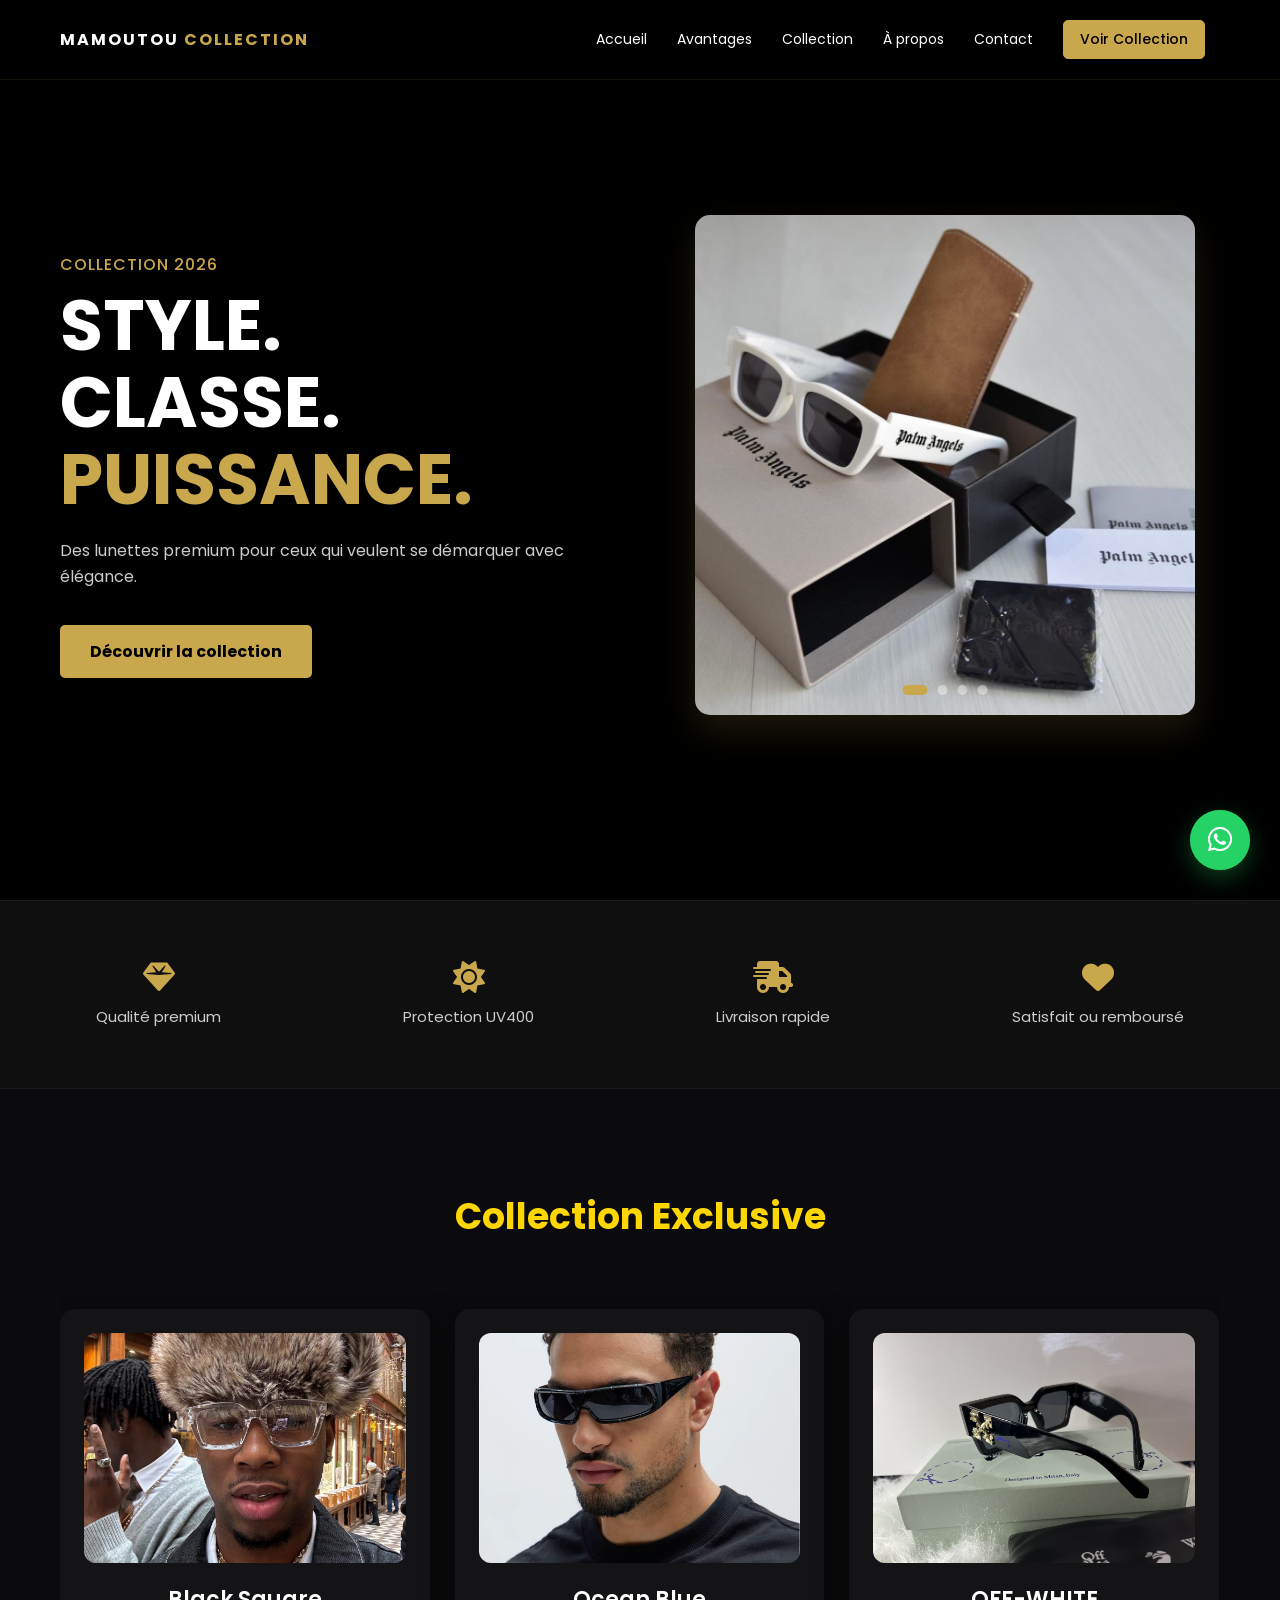
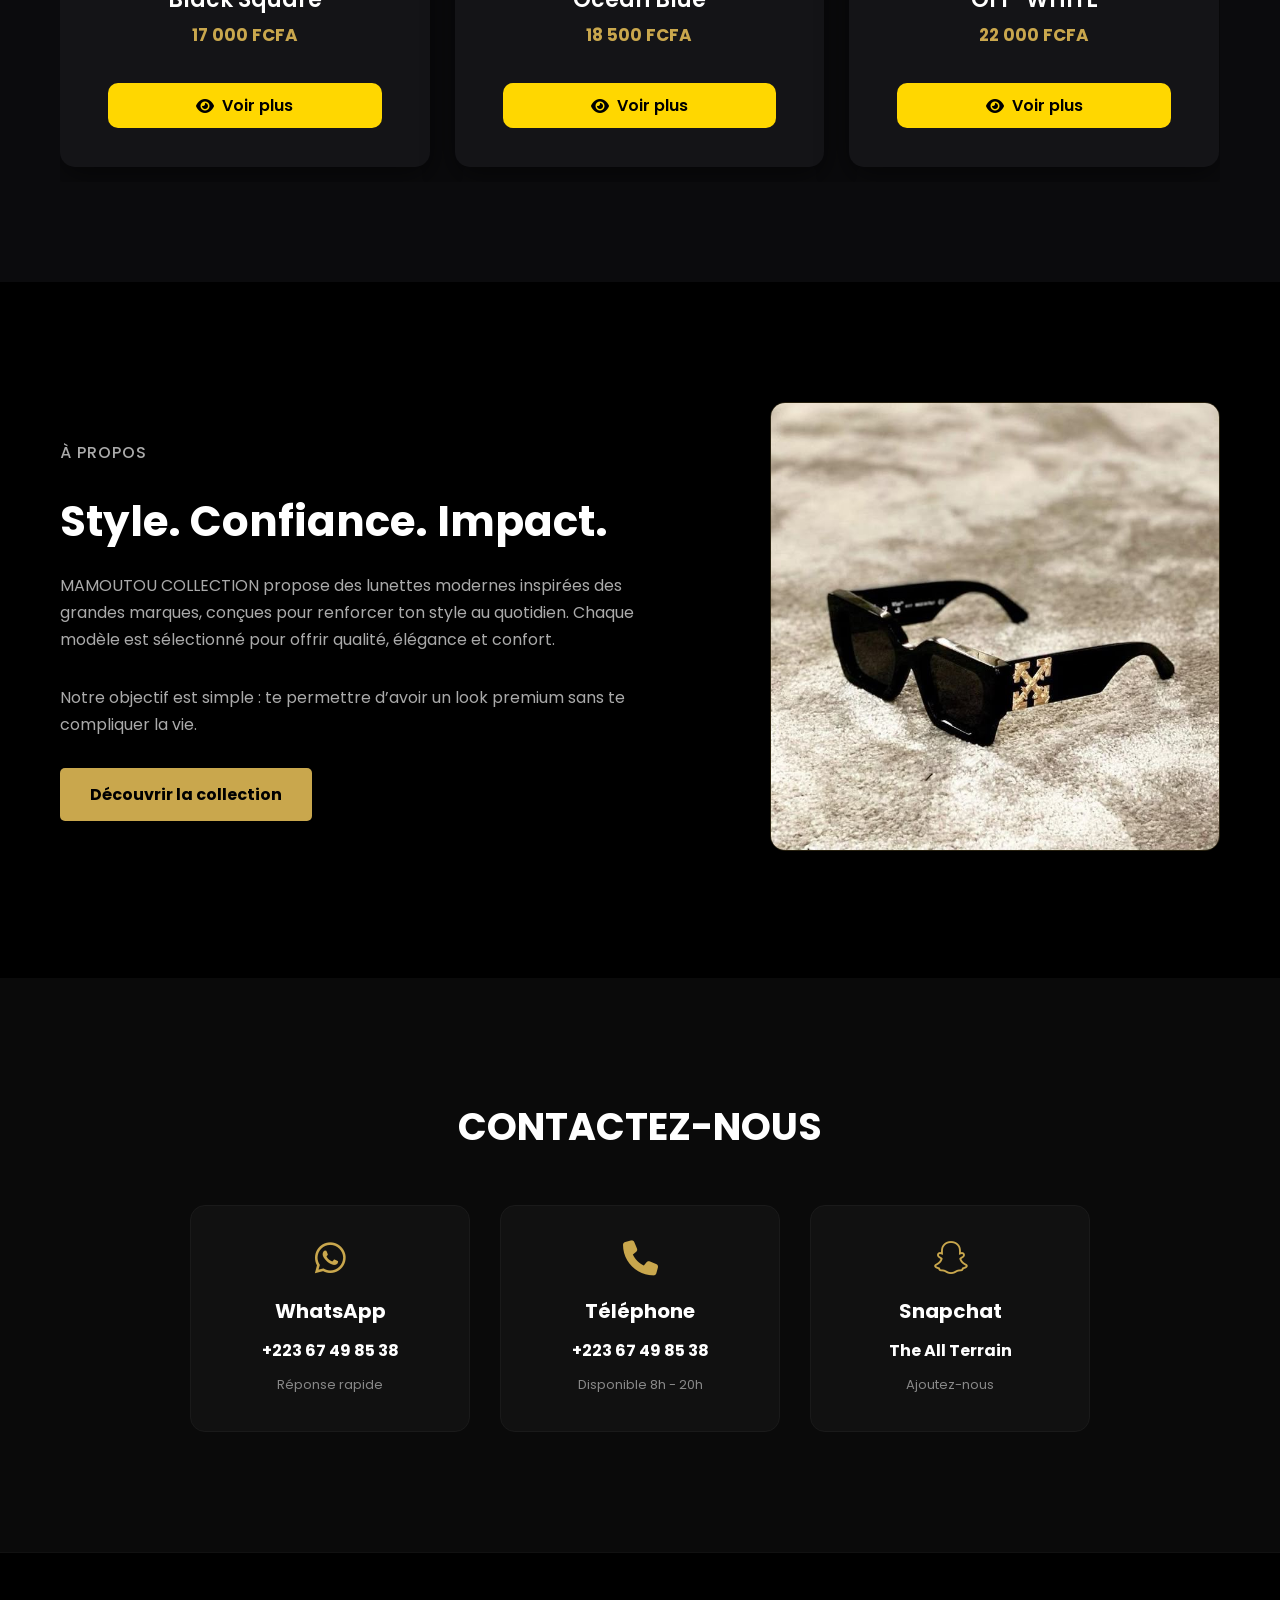
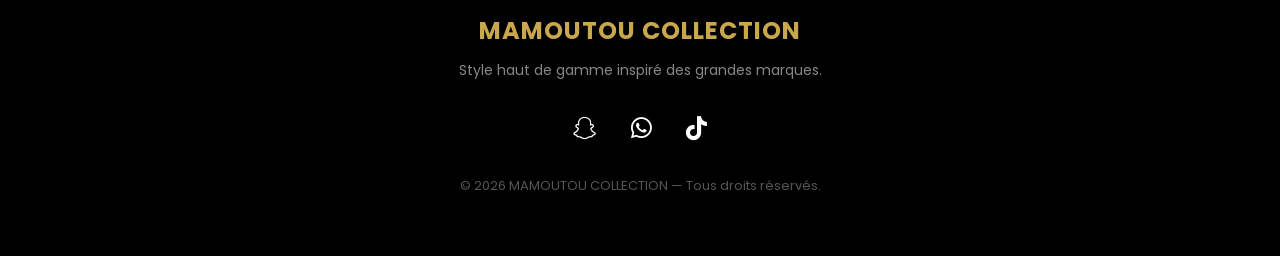
==== index.html @ 8280a22b "Vente de lunettes" ====
<!DOCTYPE html>
<html lang="fr">
<head>
<meta charset="UTF-8" />
<meta name="viewport" content="width=device-width, initial-scale=1.0" />
<meta name="description" content="MAMOUTOU COLLECTION — Lunettes premium 2026. Style, classe, puissance. Livraison rapide au Mali." />
<meta name="theme-color" content="#000000" />
<meta property="og:title" content="MAMOUTOU COLLECTION | Lunettes Premium" />
<meta property="og:description" content="Collection 2026 — Des lunettes premium inspirées des grandes marques." />
<meta property="og:type" content="website" />
<title>MAMOUTOU COLLECTION | Lunettes Premium</title>

<link rel="preconnect" href="https://fonts.googleapis.com" />
<link rel="preconnect" href="https://fonts.gstatic.com" crossorigin />
<link href="https://fonts.googleapis.com/css2?family=Poppins:wght@300;400;500;600;700&display=swap" rel="stylesheet" />
<link rel="stylesheet" href="https://cdnjs.cloudflare.com/ajax/libs/font-awesome/6.5.0/css/all.min.css" />
<link rel="stylesheet" href="styles.css?v=4.0" />
</head>
<body>

<header>
  <div class="logo">MAMOUTOU <span>COLLECTION</span></div>
  <nav id="nav" aria-label="Navigation principale">
    <a href="#home">Accueil</a>
    <a href="#advantages">Avantages</a>
    <a href="#products">Collection</a>
    <a href="#about">À propos</a>
    <a href="#contact">Contact</a>
    <a href="collection.html" class="btn-nav"> Voir Collection</a>
  </nav>
  <button class="menu-toggle" id="menuToggle" aria-label="Menu" aria-controls="nav" aria-expanded="false">
    <i class="fa-solid fa-bars"></i>
  </button>
</header>

<section class="hero" id="home">
  <div class="hero-left">
    <p class="tag reveal">COLLECTION 2026</p>
    <h1 class="reveal">STYLE.<br/>CLASSE.<br/><span>PUISSANCE.</span></h1>
    <p class="desc reveal">
      Des lunettes premium pour ceux qui veulent se démarquer avec élégance.
    </p>
    <a href="collection.html" class="btn reveal">Découvrir la collection</a>
  </div>

  <div class="hero-right">
    <div class="slider-container">
      <div class="slider" id="slider">
        <div class="slide active">
          <img src="./images/lunette.JPG" alt="Lunettes Luxury Black" />
        </div>
        <div class="slide">
          <img src="./images/lunette2.jpg" alt="Lunettes Elite Shadow" />
        </div>
        <div class="slide">
          <img src="./images/lunette3.jpg"  alt="Lunettes Golden Icon" />
        </div>
        <div class="slide">
          <img src="./images/lunette4.JPG" alt="Lunettes Black Square" />
        </div>
      </div>
      <button class="slider-btn prev-btn" id="prevBtn" aria-label="Précédent"><i class="fa-solid fa-chevron-left"></i></button>
      <button class="slider-btn next-btn" id="nextBtn" aria-label="Suivant"><i class="fa-solid fa-chevron-right"></i></button>
      <div class="slider-dots" id="dots"></div>
    </div>
  </div>
</section>

<section class="advantages" id="advantages">
  <div class="advantage reveal"><i class="fa-solid fa-gem"></i><p>Qualité premium</p></div>
  <div class="advantage reveal"><i class="fa-solid fa-sun"></i><p>Protection UV400</p></div>
  <div class="advantage reveal"><i class="fa-solid fa-truck-fast"></i><p>Livraison rapide</p></div>
  <div class="advantage reveal"><i class="fa-solid fa-heart"></i><p>Satisfait ou remboursé</p></div>
</section>

<section class="products" id="products">
 <h2 class="reveal">Collection Exclusive</h2>
  
  <div class="slider-products-container">
    <button class="prod-slider-btn prev-prod" id="prevProd" aria-label="Précédent">
      <i class="fa-solid fa-chevron-left"></i>
    </button>
    
    <div class="grid-wrapper">
      <div class="grid" id="productsGrid">
        <div class="card reveal">
          <div class="card-slider">
            <img src="./images/lunette5a.JPG" class="active" alt="Black Square 1" />
            <img src="./images/lunette6a.JPG" alt="Black Square 2" />
            <img src="./images/lunette7a.JPG" alt="Black Square 3" />
          </div>
          <h3>Black Square</h3>
          <p>17 000 FCFA</p>
          <a href="collection.html" class="btn-see-more"><i class="fa-solid fa-eye"></i> Voir plus</a>
        </div>

        <div class="card reveal">
          <div class="card-slider">
            <img src="./images/lunette8.JPG" class="active" alt="Ocean Blue 1" />
            <img src="./images/lunette20.JPG" alt="Ocean Blue 2" />
            <img src="./images/lunette10.JPG" alt="Ocean Blue 3" />
          </div>
          <h3>Ocean Blue</h3>
          <p>18 500 FCFA</p>
          <a href="collection.html" class="btn-see-more"><i class="fa-solid fa-eye"></i> Voir plus</a>
        </div>

        <div class="card reveal">
          <div class="card-slider">
            <img src="./images/lunette14o.JPG" class="active" alt="Night Aviator 1" />
            <img src="./images/lunette12o.JPG" alt="Night Aviator 2" />
            <img src="./images/lunette13o.JPG" alt="Night Aviator 3" />
          </div>
          <h3>OFF-WHITE</h3>
          <p>22 000 FCFA</p>
         <a href="collection.html" class="btn-see-more"><i class="fa-solid fa-eye"></i> Voir plus</a>
        </div>
      </div>
    </div>

    <button class="prod-slider-btn next-prod" id="nextProd" aria-label="Suivant">
      <i class="fa-solid fa-chevron-right"></i>
    </button>
  </div>
</section>

<section class="about" id="about">
  <div class="about-container">

    <div class="about-text reveal">
      <p class="tag">À PROPOS</p>

      <h2 class="h2_about">Style. Confiance. Impact.</h2>

      <p>
        MAMOUTOU COLLECTION propose des lunettes modernes inspirées des grandes marques,
        conçues pour renforcer ton style au quotidien.
        Chaque modèle est sélectionné pour offrir qualité, élégance et confort.
      </p>

      <p>
        Notre objectif est simple : te permettre d’avoir un look premium sans te compliquer la vie.
      </p>

      <a href="collection.html" class="btn">Découvrir la collection</a>
    </div>

    <div class="about-img reveal">
      <img src="./images/off.jpg" alt="Boutique MAMOUTOU COLLECTION" />
    </div>

  </div>
</section>

<section class="contact" id="contact">
  <h2 class="reveal">CONTACTEZ-NOUS</h2>
  <div class="contact-box">
    <a href="https://wa.me/22367498538" target="_blank" rel="noopener" class="box reveal"><i class="fa-brands fa-whatsapp"></i>
      <h3>WhatsApp</h3>
      <p>+223 67 49 85 38</p>
      <span>Réponse rapide</span>
    </a>
    <a href="tel:+22367498538" class="box reveal"><i class="fa-solid fa-phone"></i>
      <h3>Téléphone</h3>
      <p>+223 67 49 85 38</p>
      <span>Disponible 8h - 20h</span>
    </a>
    <a href="https://www.snapchat.com/add/legz243" target="_blank" rel="noopener" class="box reveal"><i class="fa-brands fa-snapchat"></i>
      <h3>Snapchat</h3>
      <p>The All Terrain</p>
      <span>Ajoutez-nous</span>
    </a>
  </div>
</section>

<footer class="footer">
  <div class="footer-top">
    <h2>MAMOUTOU COLLECTION</h2>
    <p>Style haut de gamme inspiré des grandes marques.</p>
  </div>
  <div class="footer-socials">
    <a href="https://www.snapchat.com/add/legz243" target="_blank" rel="noopener" aria-label="Snapchat"><i class="fa-brands fa-snapchat"></i></a>
    <a href="https://wa.me/22367498538" target="_blank" rel="noopener" aria-label="WhatsApp"><i class="fa-brands fa-whatsapp"></i></a>
   <a href="https://www.tiktok.com/@mamoutoucollection67" target="_blank" rel="noopener" aria-label="TikTok"><i class="fa-brands fa-tiktok"></i></a>
  </div>
  <div class="footer-bottom">
    © 2026 MAMOUTOU COLLECTION — Tous droits réservés.
  </div>
</footer>

<a href="https://wa.me/22367498538" target="_blank" rel="noopener" class="whatsapp-btn" aria-label="WhatsApp">
  <i class="fa-brands fa-whatsapp"></i>
</a>

<a href="#home" class="scroll-top" id="scrollTopBtn">
  <i class="fa-solid fa-arrow-up"></i>
</a>

<script src="index.js"></script>
</body>
</html>
---- styles.css ----
/* ==========================================================================
   1. PARAMÈTRES GLOBAUX & RESET
   ========================================================================== */
* {
    margin: 0;
    padding: 0;
    box-sizing: border-box;
    scroll-behavior: smooth;
}

body {
    font-family: 'Poppins', sans-serif;
    background: #000;
    color: #fff;
    overflow-x: hidden;
}

/* ==========================================================================
   2. EN-TÊTE & NAVIGATION (HEADER)
   ========================================================================== */
header {
    display: flex;
    justify-content: space-between;
    align-items: center;
    padding: 20px 60px;
    position: fixed;
    width: 100%;
    background: rgba(0, 0, 0, 0.85);
    backdrop-filter: blur(10px);
    z-index: 1000;
    border-bottom: 1px solid rgba(201, 167, 77, 0.1);
}

.logo {
    font-weight: 700;
    letter-spacing: 2px;
}

.logo span {
    color: #c9a74d; /* Couleur Dorée Premium */
}

nav {
    display: flex;
    align-items: center;
}

nav a {
    margin: 0 15px;
    text-decoration: none;
    color: white;
    font-size: 14px;
    position: relative;
    transition: 0.3s;
}

/* Animation de la barre sous les liens du menu */
nav a::after {
    content: "";
    position: absolute;
    width: 0%;
    height: 2px;
    background: #c9a74d;
    left: 0;
    bottom: -5px;
    transition: 0.3s;
}

nav a:hover::after {
    width: 100%;
}

/* Bouton collection dans le menu */
.btn-nav {
    border: 1px solid #c9a74d;
    padding: 8px 16px;
    border-radius: 5px;
    background-color: #c9a74d;
    color: #000 !important;
    font-weight: 500;
}

.btn-nav:hover {
    background: #fff;
    border-color: #fff;
}

/* Bouton Menu Hamburger (Masqué sur PC) */
.menu-toggle {
    display: none;
    background: none;
    border: none;
}

/* ==========================================================================
   3. SECTION VITRINE (HERO SECTION & SLIDER)
   ========================================================================== */
.hero {
    display: flex;
    align-items: center;      /* FORCE LE CENTRAGE VERTICAL PARFAIT */
    justify-content: center;  /* Équilibre l'espace gauche et droite */
    padding: 90px 60px 60px;
    min-height: 100vh;
    gap: 60px;                /* Espace harmonieux entre le texte et le slider */
}

.hero-left {
    max-width: 50%;
    flex: 1;
}

.tag {
    color: #c9a74d;
    margin-bottom: 10px;
    font-weight: 500;
    letter-spacing: 1px;
}

.hero h1 {
    font-size: 70px;
    line-height: 1.1;
    font-weight: 700;
    margin-bottom: 15px;
}

.hero h1 span {
    color: #c9a74d;
}

.desc {
    margin: 20px 0 35px;
    color: #ccc;
    font-size: 16px;
    line-height: 1.6;
}

/* Bouton principal */
.btn {
    background: #c9a74d;
    color: black;
    font-weight: bold;
    padding: 14px 30px;
    text-decoration: none;
    border-radius: 5px;
    transition: 0.3s;
    display: inline-block;
    border: none;
    cursor: pointer;
    font-family: inherit;
}

.btn:hover {
    background-color: #fff;
    color: black;
    transform: translateY(-2px);
}

/* Conteneur de droite (Slider) */
.hero-right {
    flex: 1;
    display: flex;
    justify-content: center;
    align-items: center;      /* Centre l'image verticalement dans son bloc */
    width: 100%;
}

.slider-container {
    position: relative;
    width: 100%;
    max-width: 500px;
    height: 500px;
    border-radius: 15px;
    overflow: hidden;
    box-shadow: 0 15px 35px rgba(201, 167, 77, 0.15);
    margin: 0 auto;           /* Centre le bloc horizontalement */
}

.slider {
    width: 100%;
    height: 100%;
    position: relative;
}

/* Structure des slides individuels */
.slide {
    position: absolute;
    top: 0;
    left: 0;
    width: 100%;
    height: 100%;
    opacity: 0;
    visibility: hidden;
    transition: opacity 0.8s ease-in-out, visibility 0.8s;
}

.slide.active {
    opacity: 1;
    visibility: visible;
}

.slide img {
    width: 100%;
    height: 100%;
    object-fit: cover;
    display: block;
    transition: transform 0.5s;
}

.slider-container:hover .slide img {
    transform: scale(1.03);
}

/* Flèches de navigation (Précédent / Suivant) */
.slider-btn {
    position: absolute;
    top: 50%;
    transform: translateY(-50%);
    background: rgba(0, 0, 0, 0.6);
    border: 1px solid rgba(201, 167, 77, 0.3);
    color: #fff;
    width: 45px;
    height: 45px;
    border-radius: 50%;
    cursor: pointer;
    display: flex;
    justify-content: center;
    align-items: center;
    font-size: 16px;
    transition: 0.3s;
    opacity: 0;
    z-index: 10;
}

.slider-container:hover .slider-btn {
    opacity: 1;
}

.slider-btn:hover {
    background: #c9a74d;
    color: #000;
}

.prev-btn { left: 15px; }
.next-btn { right: 15px; }

/* Points de navigation du bas */
.slider-dots {
    position: absolute;
    bottom: 20px;
    left: 50%;
    transform: translateX(-50%);
    display: flex;
    gap: 10px;
    z-index: 10;
}

.dot {
    width: 10px;
    height: 10px;
    border-radius: 50%;
    background: rgba(255, 255, 255, 0.4);
    cursor: pointer;
    transition: 0.3s;
    border: none;
}

.dot.active, .dot:hover {
    background: #c9a74d;
    width: 25px;
    border-radius: 10px;
}

/* ==========================================================================
   4. SECTION AVANTAGES
   ========================================================================== */
.advantages {
    display: flex;
    justify-content: space-around;
    align-items: center;
    padding: 60px 20px;
    background: #0f0f0f;
    text-align: center;
    border-top: 1px solid #1a1a1a;
    border-bottom: 1px solid #1a1a1a;
    flex-wrap: wrap;
    gap: 30px;
}

.advantage {
    display: flex;
    flex-direction: column;
    align-items: center;
    gap: 12px;
    transition: 0.3s;
}

.advantage i {
    font-size: 32px;
    color: #c9a74d;
}

.advantage p {
    font-size: 15px;
    color: #ccc;
}

.advantage:hover {
    transform: translateY(-5px);
}

.advantage:hover i {
    color: #e5c76b;
}
/* ==========================================================================
   5. SECTION BOUTIQUE / PRODUITS (NOIR PRO & DIAPORAMA INTÉGRÉ)
   ========================================================================== */
.products {
    background: #0b0b0d; /* Fond noir pro */
    color: white;
    padding: 100px 60px;
    text-align: center;
    position: relative;
    overflow: hidden;
}

.products h2 {
    font-size: 36px;
    color: gold;
    margin-bottom: 50px;
}

.products h2::after { display: none; }

.slider-products-container {
    position: relative;
    max-width: 1200px;
    margin: 0 auto;
    display: flex;
    align-items: center;
}

.grid-wrapper {
    width: 100%;
    overflow: hidden;
    padding: 15px 0;
}

.grid {
    display: flex;
    gap: 25px;
    transition: transform 0.5s cubic-bezier(0.25, 1, 0.5, 1);
    width: 100%;
}

.card {
    background: #141417; /* Gris très sombre */
    color: white;
    border-radius: 15px;
    padding: 24px;
    flex: 0 0 calc(33.333% - 17px);
    box-shadow: 0 10px 30px rgba(0, 0, 0, 0.5);
    box-sizing: border-box;
    transition: transform 0.3s, box-shadow 0.3s;
    text-align: center;
}

.card:hover {
    transform: translateY(-5px);
    box-shadow: 0 15px 35px rgba(201, 167, 77, 0.1);
}

/* MÉCANIQUE DU DIAPORAMA INTERNE A LA CARTE */
.card-slider {
    position: relative;
    width: 100%;
    height: 230px; /* Même hauteur fixe */
    border-radius: 12px;
    overflow: hidden;
    background: #1a1a1e;
}

.card-slider img {
    position: absolute;
    top: 0;
    left: 0;
    width: 100%;
    height: 100%;
    object-fit: cover;
    opacity: 0;
    visibility: hidden;
    transition: opacity 0.8s ease-in-out, visibility 0.8s;
}

.card-slider img.active {
    opacity: 1;
    visibility: visible;
}

.card h3 {
    margin: 20px 0 6px;
    color: #fff;
    font-size: 22px;
    font-weight: 600;
}

.card p {
    color: #c9a74d;
    font-weight: 700;
    font-size: 17px;
    margin-bottom: 20px;
}

.card button {
    background: #25D366; 
    color: #fff;
    font-weight: 600;
    font-size: 16px;
    padding: 13px;
    border: none;
    border-radius: 8px;
    width: 100%;
    cursor: pointer;
    transition: 0.3s;
    display: flex;
    justify-content: center;
    align-items: center;
    gap: 10px;
    font-family: inherit;
}

.card button:hover { background: #1ebd59; }

.prod-slider-btn {
    background: rgba(255, 255, 255, 0.05);
    border: 1px solid rgba(255, 255, 255, 0.1);
    color: #fff;
    width: 50px;
    height: 50px;
    border-radius: 50%;
    cursor: pointer;
    display: flex;
    justify-content: center;
    align-items: center;
    position: absolute;
    z-index: 15;
    transition: 0.3s;
}
.prod-slider-btn:hover { background: #c9a74d; color: #000; border-color: #c9a74d; }
.prev-prod { left: -65px; }
.next-prod { right: -65px; }
.btn-see-more{
    display:inline-flex;
    align-items:center;
    justify-content:center;
    gap:8px;

    width:85%;
    margin:15px auto;

    padding:10px;
    background:gold;
    color:#000;
    text-decoration:none;
    border-radius:10px;
    font-weight:600;

    transition:0.3s;
}

.btn-see-more:hover{
    transform:scale(1.05);
}

/* ==========================================================================
   6. SECTION À PROPOS (ABOUT)
   ========================================================================== */
.about {
    padding: 120px 60px;
    background: #000;
}

.about-container {
    display: flex;
    align-items: center;
    justify-content: space-between;
    gap: 60px;
    max-width: 1200px;
    margin: 0 auto;
}

.about-text {
    max-width: 50%;
}

.about-text h2 {
    font-size: 42px;
    margin-bottom: 25px;
    line-height: 1.2;
}

.about-text p {
    color: #aaa;
    font-size: 16px;
    line-height: 1.7;
    margin-bottom: 30px;
}

.about-img img {
    width: 100%;
    max-width: 450px;
    border-radius: 15px;
    border: 1px solid rgba(201, 167, 77, 0.2);
}

/* ==========================================================================
   7. SECTION CONTACT
   ========================================================================== */
.contact {
    padding: 120px 60px;
    text-align: center;
    background: #0a0a0a;
}

.contact h2 {
    font-size: 38px;
    margin-bottom: 50px;
}

.contact-box {
    display: flex;
    justify-content: center;
    gap: 30px;
    flex-wrap: wrap;
    max-width: 1200px;
    margin: 0 auto;
}

.box {
    background: #111;
    padding: 35px 25px;
    border-radius: 15px;
    width: 280px;
    transition: 0.3s;
    border: 1px solid #1a1a1a;
    text-decoration: none;
    color: inherit;
    display: block;
}

.box i {
    font-size: 35px;
    color: #c9a74d;
    margin-bottom: 20px;
}

.box h3 {
    margin-bottom: 12px;
    font-size: 20px;
}

.box p {
    font-weight: bold;
    color: #fff;
    margin-bottom: 8px;
}

.box span {
    font-size: 13px;
    color: #888;
}

.box:hover {
    transform: translateY(-10px);
    background: #161616;
    border-color: rgba(201, 167, 77, 0.3);
}

/* ==========================================================================
   8. PIED DE PAGE (FOOTER)
   ========================================================================== */
.footer {
    background: #000;
    padding: 60px 20px;
    text-align: center;
    border-top: 1px solid #111;
}

.footer-top h2 {
    color: #c9a74d;
    margin-bottom: 12px;
    letter-spacing: 1px;
}

.footer-top p {
    color: #888;
    font-size: 14px;
}

.footer-socials {
    margin: 30px 0;
}

.footer-socials a {
    margin: 0 15px;
    font-size: 24px;
    color: white;
    display: inline-block;
    transition: 0.3s;
}

.footer-socials a:hover {
    color: #c9a74d;
    transform: translateY(-5px);
}

.footer-bottom {
    font-size: 13px;
    color: #555;
    margin-top: 20px;
}

/* ==========================================================================
   9. BOUTON FLOTTANT WHATSAPP (AVEC EFFET PULSE)
   ========================================================================== */
.whatsapp-btn {
    position: fixed;
    bottom: 30px;
    right: 30px;
    background: #25D366;
    color: white;
    font-size: 28px;
    width: 60px;
    height: 60px;
    border-radius: 50%;
    display: flex;
    justify-content: center;
    align-items: center;
    text-decoration: none;
    box-shadow: 0 8px 25px rgba(37, 211, 102, 0.3);
    z-index: 999;
    transition: 0.3s;
}

.whatsapp-btn:hover {
    transform: scale(1.1);
}

.whatsapp-btn::before {
    content: "";
    position: absolute;
    width: 100%;
    height: 100%;
    border-radius: 50%;
    background: #25D366;
    opacity: 0.6;
    animation: pulse 1.8s infinite;
    z-index: -1;
}

@keyframes pulse {
    0% { transform: scale(1); opacity: 0.6; }
    100% { transform: scale(1.6); opacity: 0; }
}

/* ==========================================================================
   10. ANIMATIONS AU SCROLL (INTERSECTION OBSERVER)
   ========================================================================== */
.reveal {
    opacity: 0;
    transform: translateY(40px);
    transition: all 0.9s cubic-bezier(0.22, 1, 0.36, 1);
}

.reveal-visible {
    opacity: 1;
    transform: translateY(0);
}

.desc.reveal-visible { transition-delay: 0.15s; }
.btn.reveal-visible { transition-delay: 0.3s; }

.prev-prod,
    .next-prod {
        display: none !important;
    }

    /* BUTTON FLEXHE */
.scroll-top{
    position: fixed;
    bottom: 30px;          /* en bas */
    left: 50%;             /* centre horizontal */
    transform: translateX(-50%) translateY(20px);

    width: 40px;
    height: 40px;
    border-radius: 50%;

    background: gold;
    color: black;

    display: flex;
    justify-content: center;
    align-items: center;

    font-size: 20px;
    text-decoration: none;

    box-shadow: 0 8px 20px rgba(0,0,0,0.3);

    opacity: 0;
    visibility: hidden;

    transition: 0.3s ease;
    z-index: 999;
}

/* visible */
.scroll-top.show{
    opacity: 1;
    visibility: visible;
    transform: translateX(-50%) translateY(0);
}

/* hover */
.scroll-top:hover{
    transform: translateX(-50%) scale(1.1);
}

/* ==========================================================================
   11. RESPONSIVE DESIGN (MEDIA QUERIES)
   ========================================================================== */

/* Écrans intermédiaires (Tablettes paysage / Petits PC) */
@media (max-width: 1024px) {
    header { padding: 15px 40px; }
    .hero { padding: 140px 40px 60px; gap: 20px; }
    .hero h1 { font-size: 52px; }
    .slider-container { max-width: 420px; height: 420px; }
    .about-container { flex-direction: column; text-align: center; gap: 40px; }
    .about-text { max-width: 100%; }
    .prev-prod { left: -20px; }
    .next-prod { right: -20px; }
}

/* Tablettes verticales et Téléphones larges (Menu mobile activé) */
@media (max-width: 768px) {

    .menu-toggle {
        display: block;
        font-size: 26px;
        color: white;
        cursor: pointer;
        z-index: 1001;
    }

    header {
        padding: 15px 20px;
    }

    /* MENU SLIDE (IMPORTANT) */
   #nav {
    position: fixed;
    top: 70px;              /* juste sous le header */
    right: -100%;

    width: 200px;           /* 👈 menu compact */
    height: auto;           /* 👈 ne prend plus toute la hauteur */

    background: rgba(0,0,0,0.95);
    backdrop-filter: blur(12px);

    display: flex;
    flex-direction: column;
    align-items: center;
    gap: 15px;

    padding: 15px 10px;
    border-radius: 14px;

    transition: 0.35s ease;
    z-index: 1000;

    border: 1px solid rgba(255,255,255,0.1);
}

#nav.active {
    right: 15px;   /* 👈 apparaît comme une petite carte à droite */
}

nav a {
    font-size: 15px;
    text-align: center;
    width: 100%;
    padding: 6px 0;
}

.btn-nav {
    width: 100%;
    text-align: center;
    padding: 8px;
}

    /* HERO ajustement propre */
    .hero {
        flex-direction: column;
        text-align: center;
        padding-top: 100px;
        gap: 40px;
    }

    .slider-container {
        max-width: 380px;
        height: 380px;
    }

    .advantages {
        flex-direction: column;
        gap: 25px;
    }

    .card {
        flex: 0 0 100%;
    }
    .products h2 {
    font-size: 30px;
    color: rgba(255, 217, 0, 0.767);
    margin-bottom: 50px;
}

}




/* Smartphones et petits écrans (Correction Affichage Image) */
@media (max-width: 480px) {

    /* HEADER */
    header {
        padding: 15px 20px;
    }

    /* HERO */
    .hero {
        padding: 90px 15px 40px 15px;
        gap: 25px;
        min-height: auto;
        flex-direction: column;
        text-align: center;
    }

    .hero h1 {
        font-size: 38px;
    }

    /* HERO IMAGE */
    .hero-right {
        display: flex;
        justify-content: center;
        align-items: center;
        width: 100%;
    }

    .slider-container {
        display: block !important;
        width: 100%;
        max-width: 320px;
        height: 320px;
        margin: 0 auto;
    }

    .slide img {
        width: 100%;
        height: 100%;
        object-fit: cover;
    }

    /* =========================
       COLLECTION FIX (IMPORTANT)
    ========================= */

    /* force 1 colonne propre */
    .grid {
        display: grid;
        grid-template-columns: 1fr;
        gap: 10px;
    }
    

    /* cards full width */
    .card {
        width: 100%;
        flex: unset;   /* 🔥 enlève bug flex */
    }

    /* supprime slider buttons collection */
    .prev-prod,
    .next-prod {
        display: none !important;
    }

    /* BUTTON NAV */
    .btn-nav {
        width: 80%;
        text-align: center;
    }

    /* WHATSAPP BUTTON */
    .whatsapp-btn {
        bottom: 20px;
        right: 20px;
        width: 50px;
        height: 50px;
        font-size: 24px;
    }
    .products {
        padding: 50px 20px;
    }

    /* Force la grille à empiler les éléments */
    .grid {
        display: flex;
        flex-direction: column;
        gap: 20px;
        width: 100%;
    }

    /* Force la carte à prendre toute la largeur disponible */
    .card {
        flex: 0 0 100%;
        width: 100%;
        margin: 0;
    }
}
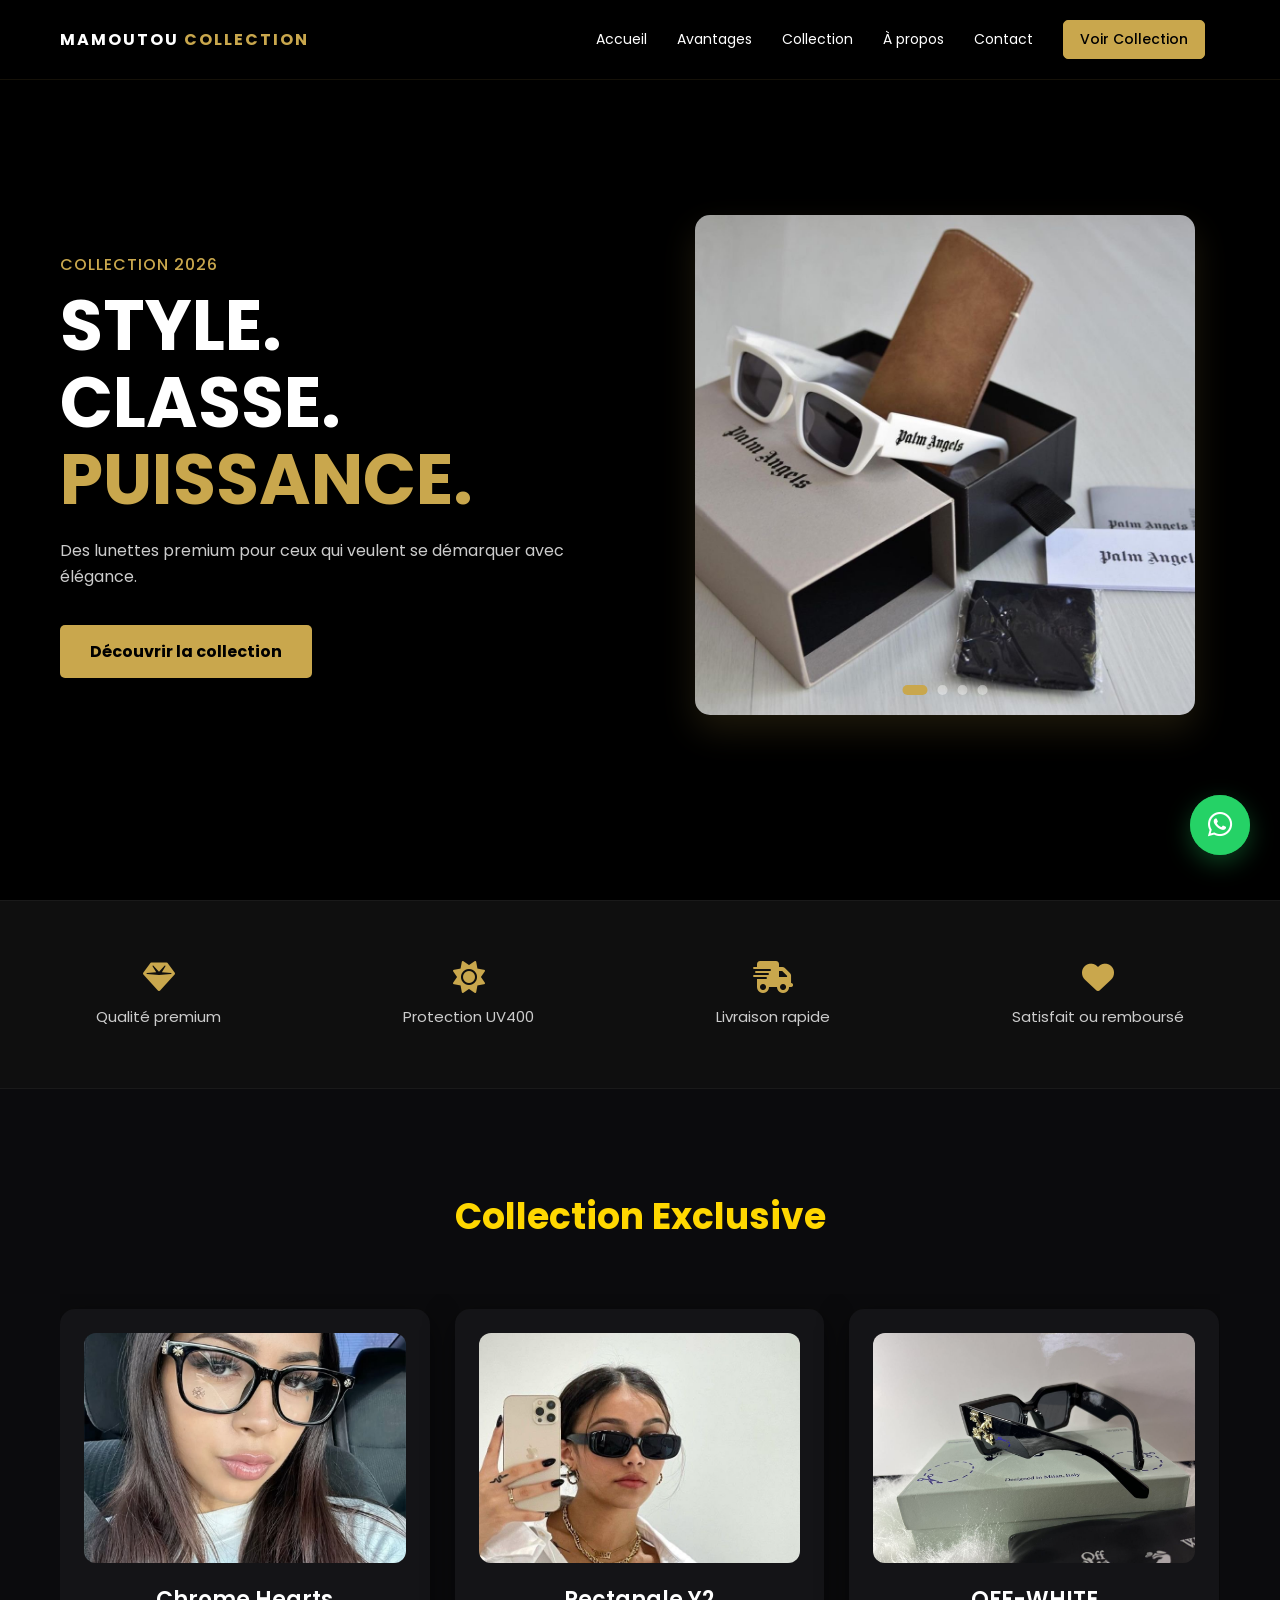
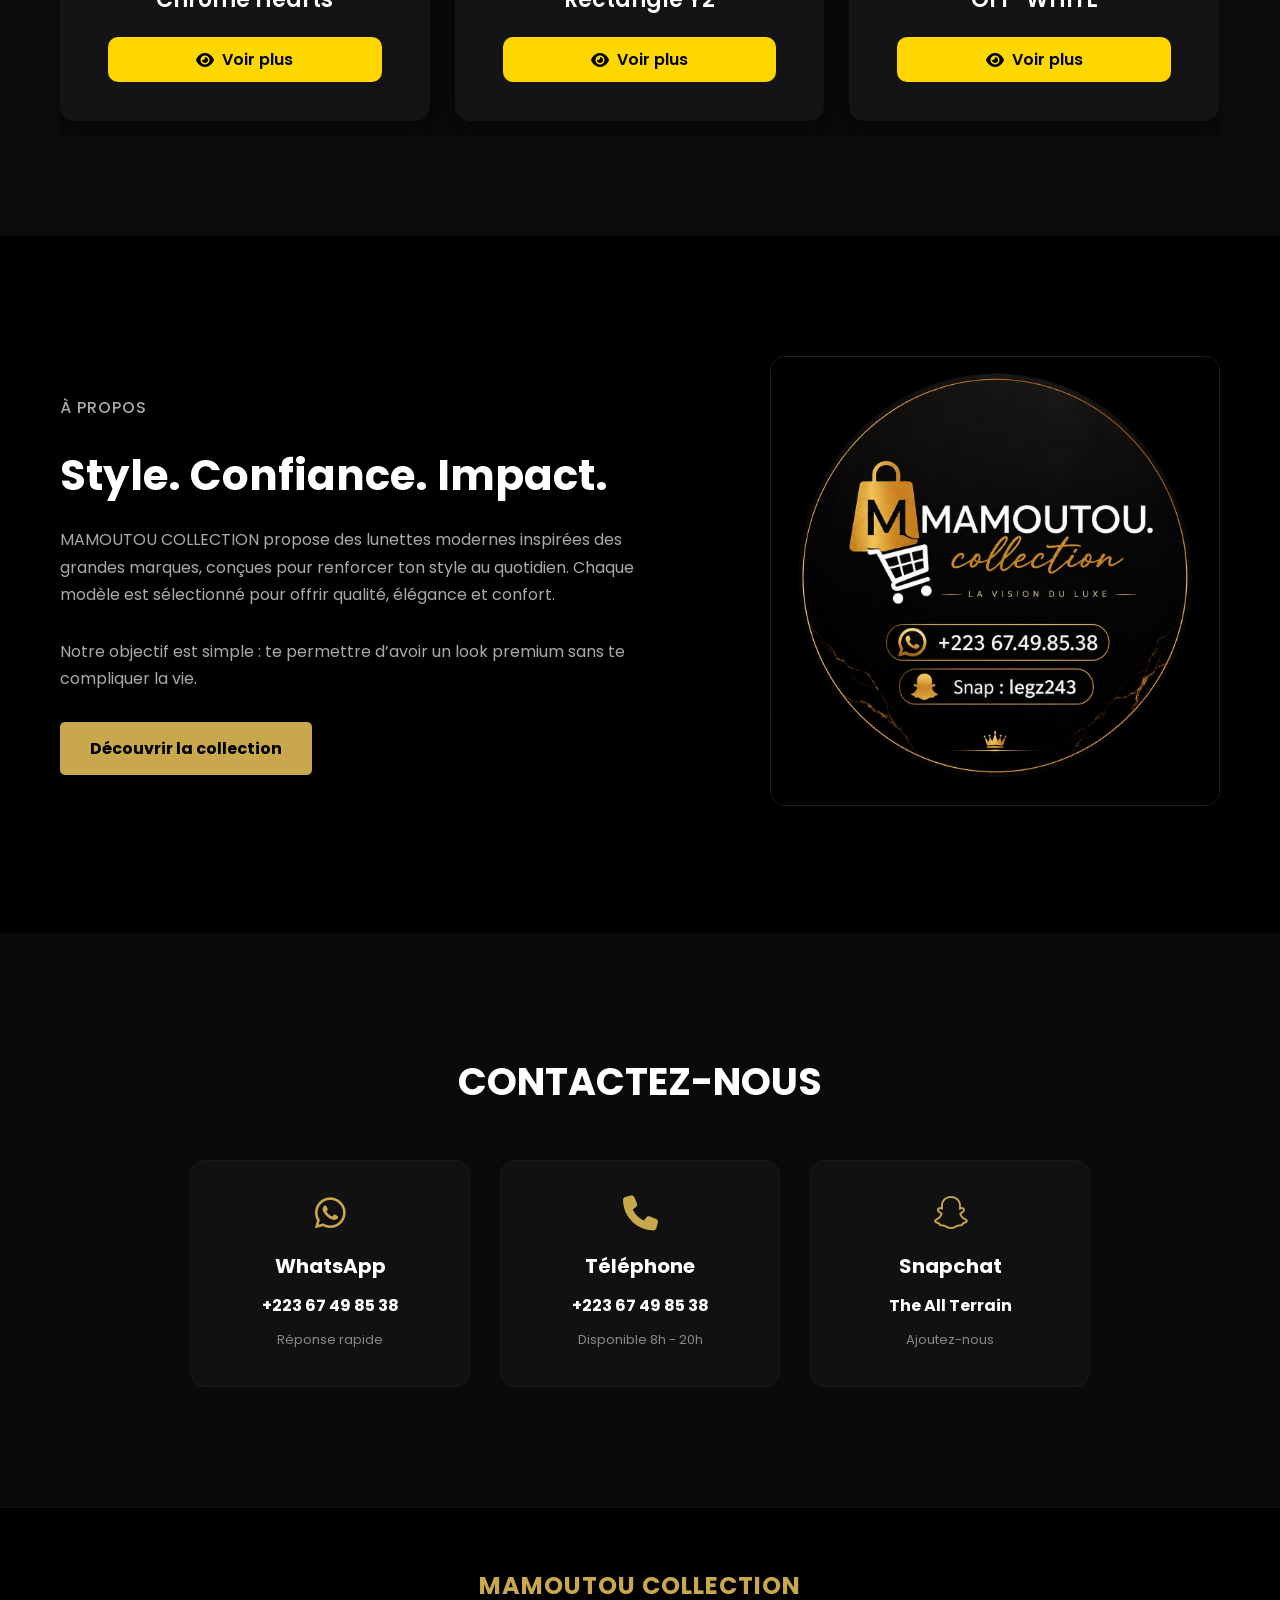
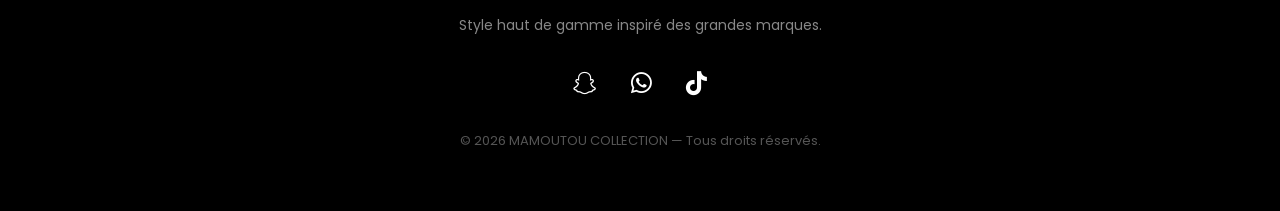
==== commit 9cce9355: "Mise a jour de la vitrine" ====
--- a/index.html
+++ b/index.html
@@ -86,22 +86,22 @@
         <div class="card reveal">
           <div class="card-slider">
             <img src="./images/lunette5a.JPG" class="active" alt="Black Square 1" />
-            <img src="./images/lunette6a.JPG" alt="Black Square 2" />
+            <img src="./images/chromea.JPG" alt="Black Square 2" />
             <img src="./images/lunette7a.JPG" alt="Black Square 3" />
           </div>
-          <h3>Black Square</h3>
-          <p>17 000 FCFA</p>
+          <h3>Chrome Hearts</h3>
+          
           <a href="collection.html" class="btn-see-more"><i class="fa-solid fa-eye"></i> Voir plus</a>
         </div>
 
         <div class="card reveal">
           <div class="card-slider">
             <img src="./images/lunette8.JPG" class="active" alt="Ocean Blue 1" />
-            <img src="./images/lunette20.JPG" alt="Ocean Blue 2" />
-            <img src="./images/lunette10.JPG" alt="Ocean Blue 3" />
+            <img src="./images/Rectangle3.JPG" alt="Ocean Blue 2" />
+            <img src="./images/Rectangle2.JPG" alt="Ocean Blue 3" />
           </div>
-          <h3>Ocean Blue</h3>
-          <p>18 500 FCFA</p>
+          <h3>Rectangle Y2</h3>
+          
           <a href="collection.html" class="btn-see-more"><i class="fa-solid fa-eye"></i> Voir plus</a>
         </div>
 
@@ -112,7 +112,7 @@
             <img src="./images/lunette13o.JPG" alt="Night Aviator 3" />
           </div>
           <h3>OFF-WHITE</h3>
-          <p>22 000 FCFA</p>
+          
          <a href="collection.html" class="btn-see-more"><i class="fa-solid fa-eye"></i> Voir plus</a>
         </div>
       </div>
--- a/styles.css
+++ b/styles.css
@@ -624,7 +624,7 @@
    ========================================================================== */
 .whatsapp-btn {
     position: fixed;
-    bottom: 30px;
+    bottom: 45px;
     right: 30px;
     background: #25D366;
     color: white;
@@ -907,7 +907,7 @@
 
     /* WHATSAPP BUTTON */
     .whatsapp-btn {
-        bottom: 20px;
+        bottom: 70px;
         right: 20px;
         width: 50px;
         height: 50px;
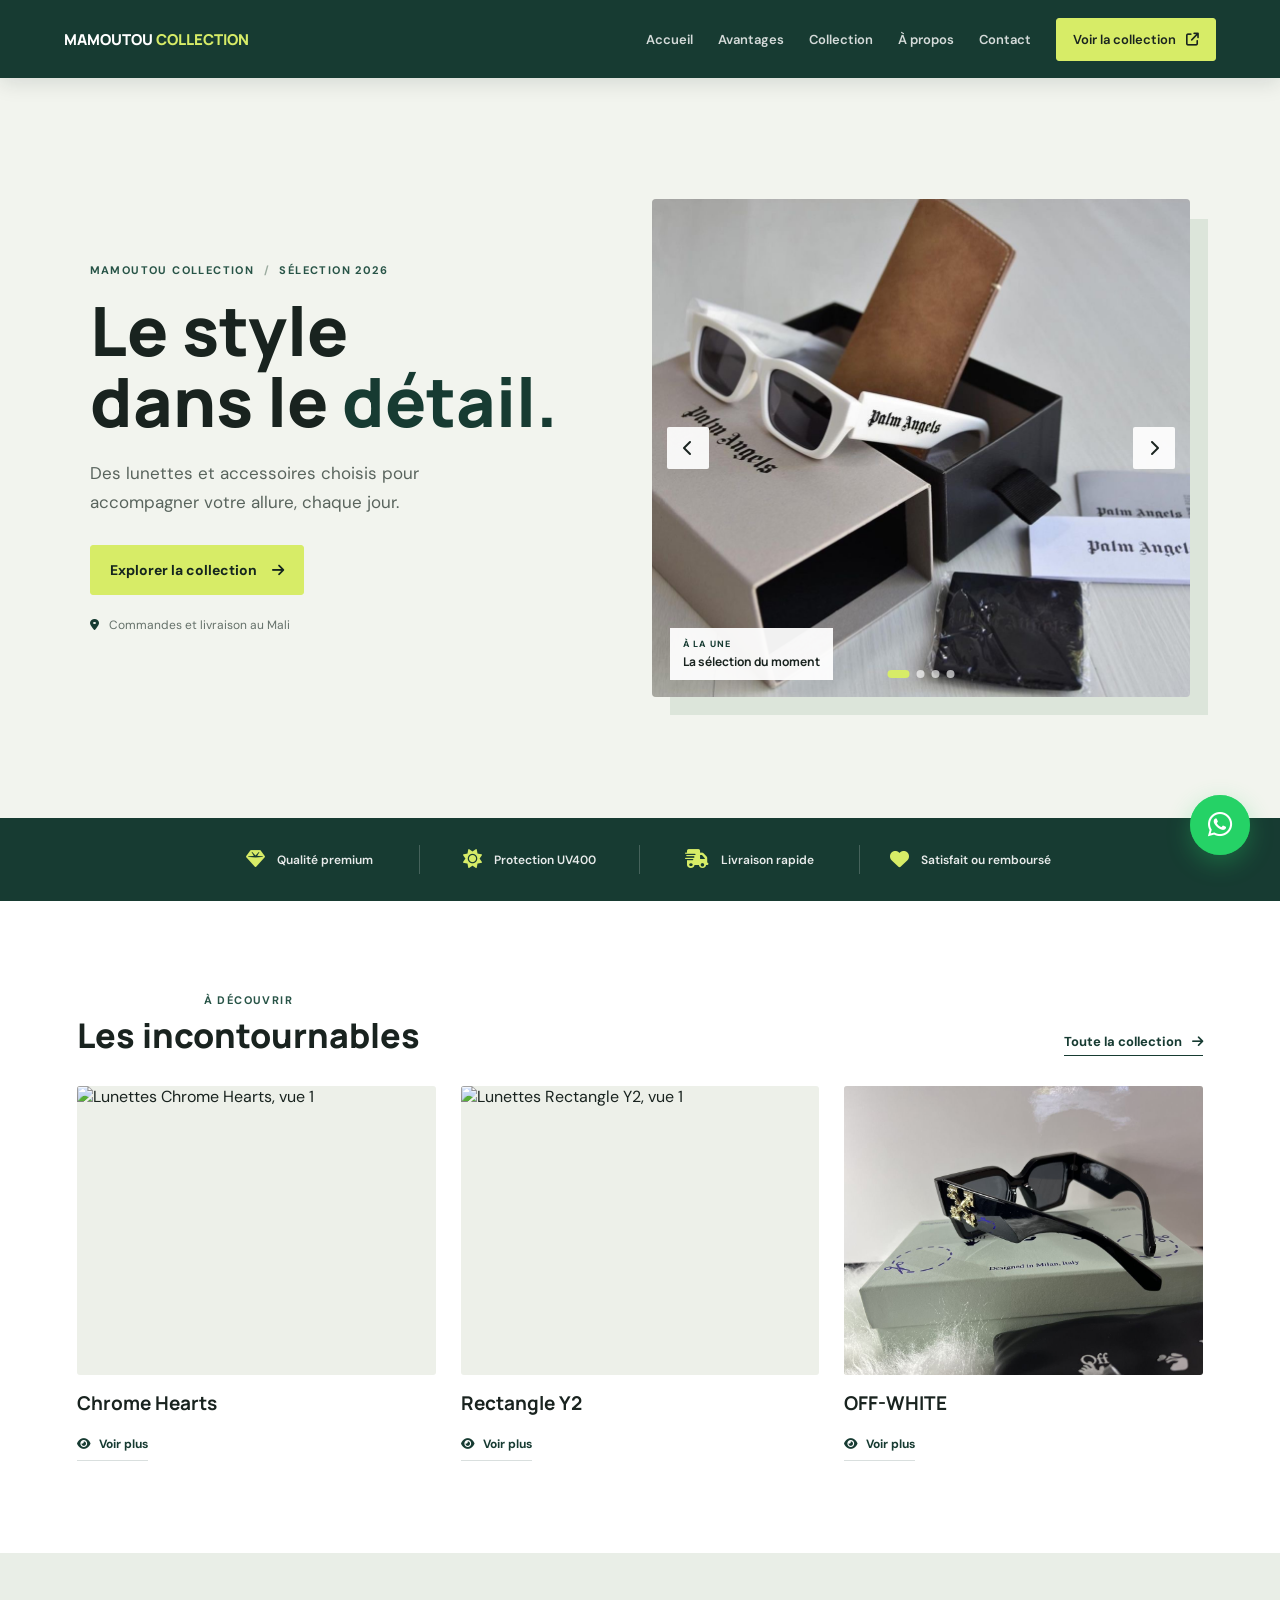
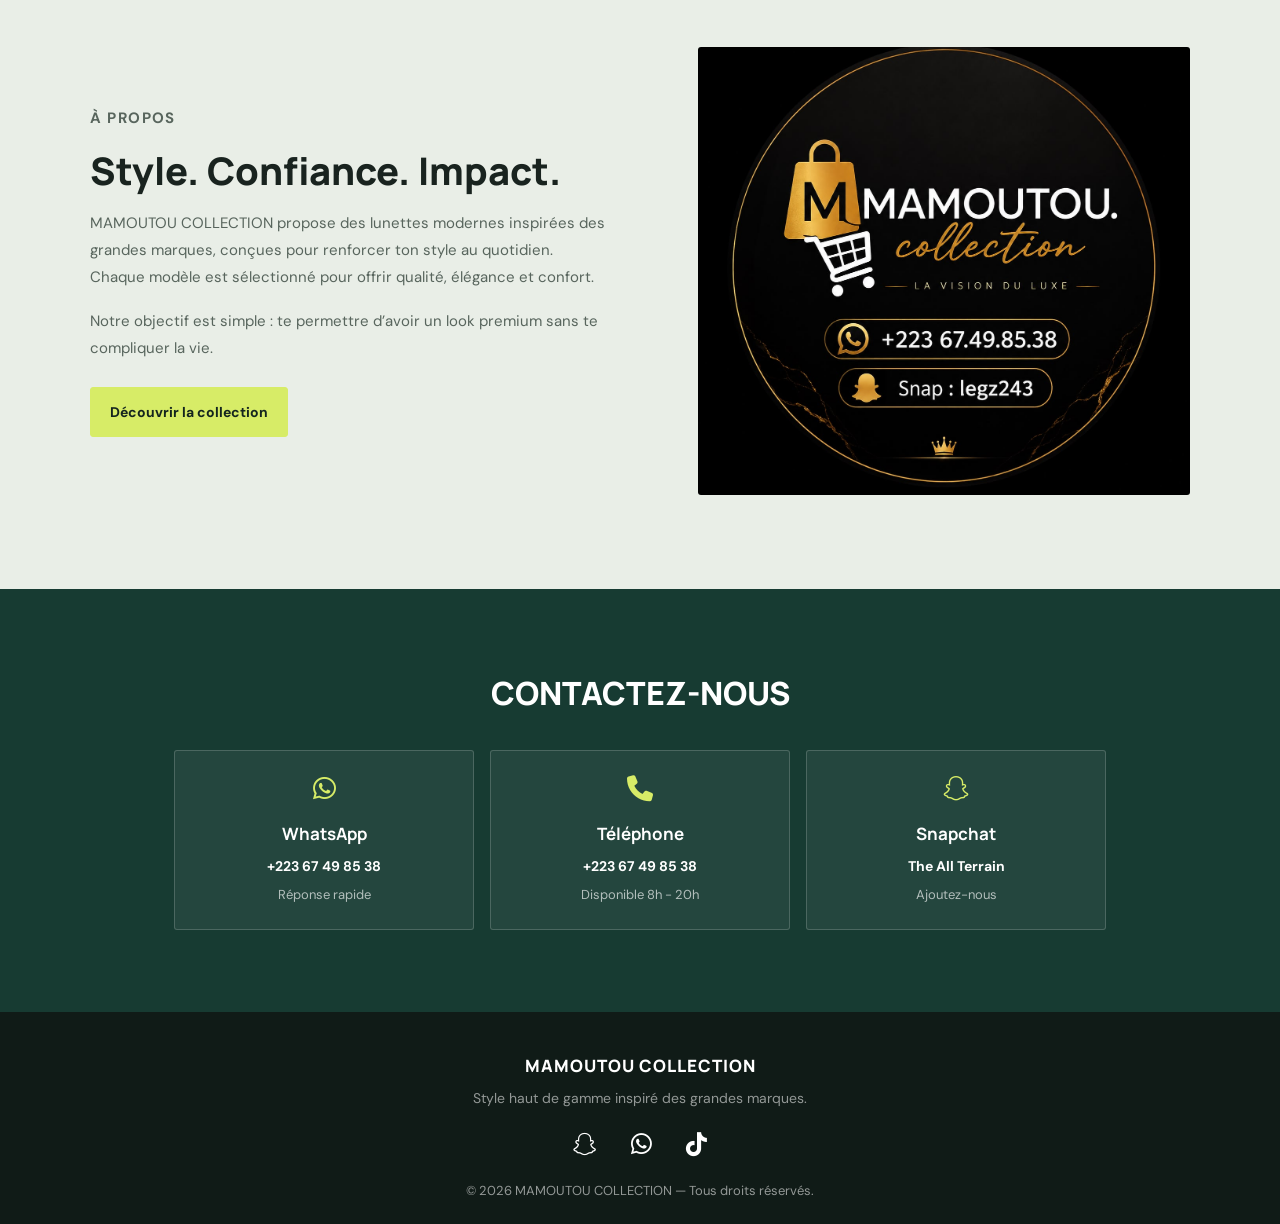
==== commit 90954320: "Modernise la vitrine MAMOUTOU COLLECTION" ====
--- a/index.html
+++ b/index.html
@@ -1,203 +1,222 @@
 <!DOCTYPE html>
 <html lang="fr">
+
 <head>
-<meta charset="UTF-8" />
-<meta name="viewport" content="width=device-width, initial-scale=1.0" />
-<meta name="description" content="MAMOUTOU COLLECTION — Lunettes premium 2026. Style, classe, puissance. Livraison rapide au Mali." />
-<meta name="theme-color" content="#000000" />
-<meta property="og:title" content="MAMOUTOU COLLECTION | Lunettes Premium" />
-<meta property="og:description" content="Collection 2026 — Des lunettes premium inspirées des grandes marques." />
-<meta property="og:type" content="website" />
-<title>MAMOUTOU COLLECTION | Lunettes Premium</title>
-
-<link rel="preconnect" href="https://fonts.googleapis.com" />
-<link rel="preconnect" href="https://fonts.gstatic.com" crossorigin />
-<link href="https://fonts.googleapis.com/css2?family=Poppins:wght@300;400;500;600;700&display=swap" rel="stylesheet" />
-<link rel="stylesheet" href="https://cdnjs.cloudflare.com/ajax/libs/font-awesome/6.5.0/css/all.min.css" />
-<link rel="stylesheet" href="styles.css?v=4.0" />
+  <meta charset="UTF-8" />
+  <meta name="viewport" content="width=device-width, initial-scale=1.0" />
+  <meta name="description"
+    content="Découvrez les lunettes et accessoires MAMOUTOU COLLECTION. Une sélection de modèles pour affirmer votre style, avec commande directe au Mali." />
+  <meta name="theme-color" content="#173b32" />
+  <meta property="og:title" content="MAMOUTOU COLLECTION | Lunettes & accessoires" />
+  <meta property="og:description"
+    content="Découvrez une sélection de lunettes et accessoires pour affirmer votre style au quotidien." />
+  <meta property="og:type" content="website" />
+  <title>Lunettes & accessoires | MAMOUTOU COLLECTION</title>
+
+  <link rel="preconnect" href="https://fonts.googleapis.com" />
+  <link rel="preconnect" href="https://fonts.gstatic.com" crossorigin />
+  <link
+    href="https://fonts.googleapis.com/css2?family=DM+Sans:wght@400;500;600;700&family=Manrope:wght@400;500;600;700;800&display=swap"
+    rel="stylesheet" />
+  <link rel="stylesheet" href="https://cdnjs.cloudflare.com/ajax/libs/font-awesome/6.5.0/css/all.min.css" />
+  <link rel="stylesheet" href="styles.css?v=5.0" />
 </head>
+
 <body>
 
-<header>
-  <div class="logo">MAMOUTOU <span>COLLECTION</span></div>
-  <nav id="nav" aria-label="Navigation principale">
-    <a href="#home">Accueil</a>
-    <a href="#advantages">Avantages</a>
-    <a href="#products">Collection</a>
-    <a href="#about">À propos</a>
-    <a href="#contact">Contact</a>
-    <a href="collection.html" class="btn-nav"> Voir Collection</a>
-  </nav>
-  <button class="menu-toggle" id="menuToggle" aria-label="Menu" aria-controls="nav" aria-expanded="false">
-    <i class="fa-solid fa-bars"></i>
-  </button>
-</header>
-
-<section class="hero" id="home">
-  <div class="hero-left">
-    <p class="tag reveal">COLLECTION 2026</p>
-    <h1 class="reveal">STYLE.<br/>CLASSE.<br/><span>PUISSANCE.</span></h1>
-    <p class="desc reveal">
-      Des lunettes premium pour ceux qui veulent se démarquer avec élégance.
-    </p>
-    <a href="collection.html" class="btn reveal">Découvrir la collection</a>
-  </div>
-
-  <div class="hero-right">
-    <div class="slider-container">
-      <div class="slider" id="slider">
-        <div class="slide active">
-          <img src="./images/lunette.JPG" alt="Lunettes Luxury Black" />
-        </div>
-        <div class="slide">
-          <img src="./images/lunette2.jpg" alt="Lunettes Elite Shadow" />
-        </div>
-        <div class="slide">
-          <img src="./images/lunette3.jpg"  alt="Lunettes Golden Icon" />
-        </div>
-        <div class="slide">
-          <img src="./images/lunette4.JPG" alt="Lunettes Black Square" />
-        </div>
-      </div>
-      <button class="slider-btn prev-btn" id="prevBtn" aria-label="Précédent"><i class="fa-solid fa-chevron-left"></i></button>
-      <button class="slider-btn next-btn" id="nextBtn" aria-label="Suivant"><i class="fa-solid fa-chevron-right"></i></button>
-      <div class="slider-dots" id="dots"></div>
-    </div>
-  </div>
-</section>
-
-<section class="advantages" id="advantages">
-  <div class="advantage reveal"><i class="fa-solid fa-gem"></i><p>Qualité premium</p></div>
-  <div class="advantage reveal"><i class="fa-solid fa-sun"></i><p>Protection UV400</p></div>
-  <div class="advantage reveal"><i class="fa-solid fa-truck-fast"></i><p>Livraison rapide</p></div>
-  <div class="advantage reveal"><i class="fa-solid fa-heart"></i><p>Satisfait ou remboursé</p></div>
-</section>
-
-<section class="products" id="products">
- <h2 class="reveal">Collection Exclusive</h2>
-  
-  <div class="slider-products-container">
-    <button class="prod-slider-btn prev-prod" id="prevProd" aria-label="Précédent">
-      <i class="fa-solid fa-chevron-left"></i>
+  <header class="site-header">
+    <a class="logo" href="#home" aria-label="MAMOUTOU COLLECTION, accueil">MAMOUTOU <span>COLLECTION</span></a>
+    <nav id="nav" aria-label="Navigation principale">
+      <a href="#home">Accueil</a>
+      <a href="#advantages">Avantages</a>
+      <a href="#products">Collection</a>
+      <a href="#about">À propos</a>
+      <a href="#contact">Contact</a>
+      <a href="collection.html" class="btn-nav">Voir la collection <i class="fa-solid fa-arrow-up-right-from-square"
+          aria-hidden="true"></i></a>
+    </nav>
+    <button class="menu-toggle" id="menuToggle" aria-label="Menu" aria-controls="nav" aria-expanded="false">
+      <i class="fa-solid fa-bars"></i>
     </button>
-    
-    <div class="grid-wrapper">
-      <div class="grid" id="productsGrid">
-        <div class="card reveal">
-          <div class="card-slider">
-            <img src="./images/lunette5a.JPG" class="active" alt="Black Square 1" />
-            <img src="./images/chromea.JPG" alt="Black Square 2" />
-            <img src="./images/lunette7a.JPG" alt="Black Square 3" />
-          </div>
-          <h3>Chrome Hearts</h3>
-          
-          <a href="collection.html" class="btn-see-more"><i class="fa-solid fa-eye"></i> Voir plus</a>
-        </div>
-
-        <div class="card reveal">
-          <div class="card-slider">
-            <img src="./images/lunette8.JPG" class="active" alt="Ocean Blue 1" />
-            <img src="./images/Rectangle3.JPG" alt="Ocean Blue 2" />
-            <img src="./images/Rectangle2.JPG" alt="Ocean Blue 3" />
-          </div>
-          <h3>Rectangle Y2</h3>
-          
-          <a href="collection.html" class="btn-see-more"><i class="fa-solid fa-eye"></i> Voir plus</a>
-        </div>
-
-        <div class="card reveal">
-          <div class="card-slider">
-            <img src="./images/lunette14o.JPG" class="active" alt="Night Aviator 1" />
-            <img src="./images/lunette12o.JPG" alt="Night Aviator 2" />
-            <img src="./images/lunette13o.JPG" alt="Night Aviator 3" />
-          </div>
-          <h3>OFF-WHITE</h3>
-          
-         <a href="collection.html" class="btn-see-more"><i class="fa-solid fa-eye"></i> Voir plus</a>
-        </div>
-      </div>
-    </div>
-
-    <button class="prod-slider-btn next-prod" id="nextProd" aria-label="Suivant">
-      <i class="fa-solid fa-chevron-right"></i>
-    </button>
-  </div>
-</section>
-
-<section class="about" id="about">
-  <div class="about-container">
-
-    <div class="about-text reveal">
-      <p class="tag">À PROPOS</p>
-
-      <h2 class="h2_about">Style. Confiance. Impact.</h2>
-
-      <p>
-        MAMOUTOU COLLECTION propose des lunettes modernes inspirées des grandes marques,
-        conçues pour renforcer ton style au quotidien.
-        Chaque modèle est sélectionné pour offrir qualité, élégance et confort.
+  </header>
+
+  <section class="hero" id="home">
+    <div class="hero-left">
+      <p class="tag reveal">MAMOUTOU COLLECTION <span aria-hidden="true">/</span> SÉLECTION 2026</p>
+      <h1 class="reveal">Le style<br />dans le <span>détail.</span></h1>
+      <p class="desc reveal">
+        Des lunettes et accessoires choisis pour accompagner votre allure, chaque jour.
       </p>
-
-      <p>
-        Notre objectif est simple : te permettre d’avoir un look premium sans te compliquer la vie.
-      </p>
-
-      <a href="collection.html" class="btn">Découvrir la collection</a>
-    </div>
-
-    <div class="about-img reveal">
-      <img src="./images/off.jpg" alt="Boutique MAMOUTOU COLLECTION" />
-    </div>
-
-  </div>
-</section>
-
-<section class="contact" id="contact">
-  <h2 class="reveal">CONTACTEZ-NOUS</h2>
-  <div class="contact-box">
-    <a href="https://wa.me/22367498538" target="_blank" rel="noopener" class="box reveal"><i class="fa-brands fa-whatsapp"></i>
-      <h3>WhatsApp</h3>
-      <p>+223 67 49 85 38</p>
-      <span>Réponse rapide</span>
-    </a>
-    <a href="tel:+22367498538" class="box reveal"><i class="fa-solid fa-phone"></i>
-      <h3>Téléphone</h3>
-      <p>+223 67 49 85 38</p>
-      <span>Disponible 8h - 20h</span>
-    </a>
-    <a href="https://www.snapchat.com/add/legz243" target="_blank" rel="noopener" class="box reveal"><i class="fa-brands fa-snapchat"></i>
-      <h3>Snapchat</h3>
-      <p>The All Terrain</p>
-      <span>Ajoutez-nous</span>
-    </a>
-  </div>
-</section>
-
-<footer class="footer">
-  <div class="footer-top">
-    <h2>MAMOUTOU COLLECTION</h2>
-    <p>Style haut de gamme inspiré des grandes marques.</p>
-  </div>
-  <div class="footer-socials">
-    <a href="https://www.snapchat.com/add/legz243" target="_blank" rel="noopener" aria-label="Snapchat"><i class="fa-brands fa-snapchat"></i></a>
-    <a href="https://wa.me/22367498538" target="_blank" rel="noopener" aria-label="WhatsApp"><i class="fa-brands fa-whatsapp"></i></a>
-   <a href="https://www.tiktok.com/@mamoutoucollection67" target="_blank" rel="noopener" aria-label="TikTok"><i class="fa-brands fa-tiktok"></i></a>
-  </div>
-  <div class="footer-bottom">
-    © 2026 MAMOUTOU COLLECTION — Tous droits réservés.
-  </div>
-</footer>
-
-<a href="https://wa.me/22367498538" target="_blank" rel="noopener" class="whatsapp-btn" aria-label="WhatsApp">
-  <i class="fa-brands fa-whatsapp"></i>
-</a>
-
-<a href="#home" class="scroll-top" id="scrollTopBtn">
-  <i class="fa-solid fa-arrow-up"></i>
-</a>
-
-<script src="index.js"></script>
+      <a href="collection.html" class="btn reveal">Explorer la collection <i class="fa-solid fa-arrow-right"
+          aria-hidden="true"></i></a>
+      <p class="hero-footnote reveal"><i class="fa-solid fa-location-dot" aria-hidden="true"></i> Commandes et livraison
+        au Mali</p>
+    </div>
+
+    <div class="hero-right">
+      <div class="slider-container">
+        <div class="slider" id="slider">
+          <div class="slide active">
+            <img src="./images/lunette.JPG" alt="Lunettes Luxury Black" />
+          </div>
+          <div class="slide">
+            <img src="./images/lunette2.jpg" alt="Lunettes Elite Shadow" />
+          </div>
+          <div class="slide">
+            <img src="./images/lunette3.jpg" alt="Lunettes Golden Icon" />
+          </div>
+          <div class="slide">
+            <img src="./images/lunette4.JPG" alt="Lunettes Black Square" />
+          </div>
+        </div>
+        <button class="slider-btn prev-btn" id="prevBtn" aria-label="Précédent"><i
+            class="fa-solid fa-chevron-left"></i></button>
+        <button class="slider-btn next-btn" id="nextBtn" aria-label="Suivant"><i
+            class="fa-solid fa-chevron-right"></i></button>
+        <div class="slider-dots" id="dots"></div>
+        <div class="hero-caption"><span>À LA UNE</span><strong>La sélection du moment</strong></div>
+      </div>
+    </div>
+  </section>
+
+  <section class="advantages" id="advantages">
+    <div class="advantage reveal"><i class="fa-solid fa-gem"></i>
+      <p>Qualité premium</p>
+    </div>
+    <div class="advantage reveal"><i class="fa-solid fa-sun"></i>
+      <p>Protection UV400</p>
+    </div>
+    <div class="advantage reveal"><i class="fa-solid fa-truck-fast"></i>
+      <p>Livraison rapide</p>
+    </div>
+    <div class="advantage reveal"><i class="fa-solid fa-heart"></i>
+      <p>Satisfait ou remboursé</p>
+    </div>
+  </section>
+
+  <section class="products" id="products">
+    <div class="section-heading reveal">
+      <div>
+        <p class="tag">À DÉCOUVRIR</p>
+        <h2>Les incontournables</h2>
+      </div>
+      <a href="collection.html" class="text-link">Toute la collection <i class="fa-solid fa-arrow-right"
+          aria-hidden="true"></i></a>
+    </div>
+    <div class="grid" id="productsGrid">
+      <div class="card reveal">
+        <div class="card-slider">
+          <img src="./images/lunette5a.jpg" class="active" alt="Lunettes Chrome Hearts, vue 1" />
+          <img src="./images/chromea.jpg" alt="Lunettes Chrome Hearts, vue 2" />
+          <img src="./images/lunette7a.jpg" alt="Lunettes Chrome Hearts, vue 3" />
+        </div>
+        <h3>Chrome Hearts</h3>
+
+        <a href="collection.html" class="btn-see-more"><i class="fa-solid fa-eye"></i> Voir plus</a>
+      </div>
+
+      <div class="card reveal">
+        <div class="card-slider">
+          <img src="./images/lunette8.jpg" class="active" alt="Lunettes Rectangle Y2, vue 1" />
+          <img src="./images/Rectangle3.jpg" alt="Lunettes Rectangle Y2, vue 2" />
+          <img src="./images/Rectangle2.jpg" alt="Lunettes Rectangle Y2, vue 3" />
+        </div>
+        <h3>Rectangle Y2</h3>
+
+        <a href="collection.html" class="btn-see-more"><i class="fa-solid fa-eye"></i> Voir plus</a>
+      </div>
+
+      <div class="card reveal">
+        <div class="card-slider">
+          <img src="./images/lunette14o.JPG" class="active" alt="Night Aviator 1" />
+          <img src="./images/lunette12o.JPG" alt="Night Aviator 2" />
+          <img src="./images/lunette13o.JPG" alt="Night Aviator 3" />
+        </div>
+        <h3>OFF-WHITE</h3>
+
+        <a href="collection.html" class="btn-see-more"><i class="fa-solid fa-eye"></i> Voir plus</a>
+      </div>
+    </div>
+  </section>
+
+  <section class="about" id="about">
+    <div class="about-container">
+
+      <div class="about-text reveal">
+        <p class="tag">À PROPOS</p>
+
+        <h2 class="h2_about">Style. Confiance. Impact.</h2>
+
+        <p>
+          MAMOUTOU COLLECTION propose des lunettes modernes inspirées des grandes marques,
+          conçues pour renforcer ton style au quotidien.
+          Chaque modèle est sélectionné pour offrir qualité, élégance et confort.
+        </p>
+
+        <p>
+          Notre objectif est simple : te permettre d’avoir un look premium sans te compliquer la vie.
+        </p>
+
+        <a href="collection.html" class="btn">Découvrir la collection</a>
+      </div>
+
+      <div class="about-img reveal">
+        <img src="./images/off.jpg" alt="Boutique MAMOUTOU COLLECTION" />
+      </div>
+
+    </div>
+  </section>
+
+  <section class="contact" id="contact">
+    <h2 class="reveal">CONTACTEZ-NOUS</h2>
+    <div class="contact-box">
+      <a href="https://wa.me/22367498538" target="_blank" rel="noopener" class="box reveal"><i
+          class="fa-brands fa-whatsapp"></i>
+        <h3>WhatsApp</h3>
+        <p>+223 67 49 85 38</p>
+        <span>Réponse rapide</span>
+      </a>
+      <a href="tel:+22367498538" class="box reveal"><i class="fa-solid fa-phone"></i>
+        <h3>Téléphone</h3>
+        <p>+223 67 49 85 38</p>
+        <span>Disponible 8h - 20h</span>
+      </a>
+      <a href="https://www.snapchat.com/add/legz243" target="_blank" rel="noopener" class="box reveal"><i
+          class="fa-brands fa-snapchat"></i>
+        <h3>Snapchat</h3>
+        <p>The All Terrain</p>
+        <span>Ajoutez-nous</span>
+      </a>
+    </div>
+  </section>
+
+  <footer class="footer">
+    <div class="footer-top">
+      <h2>MAMOUTOU COLLECTION</h2>
+      <p>Style haut de gamme inspiré des grandes marques.</p>
+    </div>
+    <div class="footer-socials">
+      <a href="https://www.snapchat.com/add/legz243" target="_blank" rel="noopener" aria-label="Snapchat"><i
+          class="fa-brands fa-snapchat"></i></a>
+      <a href="https://wa.me/22367498538" target="_blank" rel="noopener" aria-label="WhatsApp"><i
+          class="fa-brands fa-whatsapp"></i></a>
+      <a href="https://www.tiktok.com/@mamoutoucollection67" target="_blank" rel="noopener" aria-label="TikTok"><i
+          class="fa-brands fa-tiktok"></i></a>
+    </div>
+    <div class="footer-bottom">
+      © 2026 MAMOUTOU COLLECTION — Tous droits réservés.
+    </div>
+  </footer>
+
+  <a href="https://wa.me/22367498538" target="_blank" rel="noopener" class="whatsapp-btn" aria-label="WhatsApp">
+    <i class="fa-brands fa-whatsapp"></i>
+  </a>
+
+  <a href="#home" class="scroll-top" id="scrollTopBtn">
+    <i class="fa-solid fa-arrow-up"></i>
+  </a>
+
+  <script src="index.js"></script>
 </body>
-</html>
-
-
+
+</html>
--- a/styles.css
+++ b/styles.css
@@ -37,7 +37,8 @@
 }
 
 .logo span {
-    color: #c9a74d; /* Couleur Dorée Premium */
+    color: #c9a74d;
+    /* Couleur Dorée Premium */
 }
 
 nav {
@@ -97,11 +98,14 @@
    ========================================================================== */
 .hero {
     display: flex;
-    align-items: center;      /* FORCE LE CENTRAGE VERTICAL PARFAIT */
-    justify-content: center;  /* Équilibre l'espace gauche et droite */
+    align-items: center;
+    /* FORCE LE CENTRAGE VERTICAL PARFAIT */
+    justify-content: center;
+    /* Équilibre l'espace gauche et droite */
     padding: 90px 60px 60px;
     min-height: 100vh;
-    gap: 60px;                /* Espace harmonieux entre le texte et le slider */
+    gap: 60px;
+    /* Espace harmonieux entre le texte et le slider */
 }
 
 .hero-left {
@@ -160,7 +164,8 @@
     flex: 1;
     display: flex;
     justify-content: center;
-    align-items: center;      /* Centre l'image verticalement dans son bloc */
+    align-items: center;
+    /* Centre l'image verticalement dans son bloc */
     width: 100%;
 }
 
@@ -172,7 +177,8 @@
     border-radius: 15px;
     overflow: hidden;
     box-shadow: 0 15px 35px rgba(201, 167, 77, 0.15);
-    margin: 0 auto;           /* Centre le bloc horizontalement */
+    margin: 0 auto;
+    /* Centre le bloc horizontalement */
 }
 
 .slider {
@@ -240,8 +246,13 @@
     color: #000;
 }
 
-.prev-btn { left: 15px; }
-.next-btn { right: 15px; }
+.prev-btn {
+    left: 15px;
+}
+
+.next-btn {
+    right: 15px;
+}
 
 /* Points de navigation du bas */
 .slider-dots {
@@ -264,7 +275,8 @@
     border: none;
 }
 
-.dot.active, .dot:hover {
+.dot.active,
+.dot:hover {
     background: #c9a74d;
     width: 25px;
     border-radius: 10px;
@@ -311,11 +323,13 @@
 .advantage:hover i {
     color: #e5c76b;
 }
+
 /* ==========================================================================
    5. SECTION BOUTIQUE / PRODUITS (NOIR PRO & DIAPORAMA INTÉGRÉ)
    ========================================================================== */
 .products {
-    background: #0b0b0d; /* Fond noir pro */
+    background: #0b0b0d;
+    /* Fond noir pro */
     color: white;
     padding: 100px 60px;
     text-align: center;
@@ -329,7 +343,9 @@
     margin-bottom: 50px;
 }
 
-.products h2::after { display: none; }
+.products h2::after {
+    display: none;
+}
 
 .slider-products-container {
     position: relative;
@@ -353,7 +369,8 @@
 }
 
 .card {
-    background: #141417; /* Gris très sombre */
+    background: #141417;
+    /* Gris très sombre */
     color: white;
     border-radius: 15px;
     padding: 24px;
@@ -373,7 +390,8 @@
 .card-slider {
     position: relative;
     width: 100%;
-    height: 230px; /* Même hauteur fixe */
+    height: 230px;
+    /* Même hauteur fixe */
     border-radius: 12px;
     overflow: hidden;
     background: #1a1a1e;
@@ -411,7 +429,7 @@
 }
 
 .card button {
-    background: #25D366; 
+    background: #25D366;
     color: #fff;
     font-weight: 600;
     font-size: 16px;
@@ -428,7 +446,9 @@
     font-family: inherit;
 }
 
-.card button:hover { background: #1ebd59; }
+.card button:hover {
+    background: #1ebd59;
+}
 
 .prod-slider-btn {
     background: rgba(255, 255, 255, 0.05);
@@ -445,30 +465,42 @@
     z-index: 15;
     transition: 0.3s;
 }
-.prod-slider-btn:hover { background: #c9a74d; color: #000; border-color: #c9a74d; }
-.prev-prod { left: -65px; }
-.next-prod { right: -65px; }
-.btn-see-more{
-    display:inline-flex;
-    align-items:center;
-    justify-content:center;
-    gap:8px;
-
-    width:85%;
-    margin:15px auto;
-
-    padding:10px;
-    background:gold;
-    color:#000;
-    text-decoration:none;
-    border-radius:10px;
-    font-weight:600;
-
-    transition:0.3s;
-}
-
-.btn-see-more:hover{
-    transform:scale(1.05);
+
+.prod-slider-btn:hover {
+    background: #c9a74d;
+    color: #000;
+    border-color: #c9a74d;
+}
+
+.prev-prod {
+    left: -65px;
+}
+
+.next-prod {
+    right: -65px;
+}
+
+.btn-see-more {
+    display: inline-flex;
+    align-items: center;
+    justify-content: center;
+    gap: 8px;
+
+    width: 85%;
+    margin: 15px auto;
+
+    padding: 10px;
+    background: gold;
+    color: #000;
+    text-decoration: none;
+    border-radius: 10px;
+    font-weight: 600;
+
+    transition: 0.3s;
+}
+
+.btn-see-more:hover {
+    transform: scale(1.05);
 }
 
 /* ==========================================================================
@@ -617,6 +649,832 @@
     font-size: 13px;
     color: #555;
     margin-top: 20px;
+}
+
+/* MAMOUTOU COLLECTION: refreshed storefront */
+:root {
+    color-scheme: light;
+    --ink: #19231f;
+    --forest: #173b32;
+    --forest-light: #285447;
+    --leaf: #d7ec67;
+    --paper: #f2f4ee;
+    --muted: #65716a;
+    --line: rgba(23, 59, 50, 0.16);
+}
+
+html {
+    scroll-behavior: smooth;
+    scroll-padding-top: 90px;
+}
+
+body {
+    background: var(--paper);
+    color: var(--ink);
+    font-family: 'DM Sans', sans-serif;
+}
+
+body,
+button,
+a {
+    -webkit-tap-highlight-color: transparent;
+}
+
+a {
+    color: inherit;
+}
+
+a:focus-visible,
+button:focus-visible {
+    outline: 3px solid #9bbd25;
+    outline-offset: 4px;
+}
+
+.site-header {
+    position: sticky;
+    top: 0;
+    width: 100%;
+    min-height: 78px;
+    padding: 15px max(5%, calc((100% - 1320px) / 2));
+    background: var(--forest);
+    border: 0;
+    box-shadow: 0 5px 20px rgba(13, 35, 29, 0.12);
+}
+
+.logo {
+    color: #fff;
+    text-decoration: none;
+    font: 800 15px/1 'Manrope', sans-serif;
+    letter-spacing: 0;
+    white-space: nowrap;
+}
+
+.logo span {
+    color: var(--leaf);
+}
+
+.site-header nav {
+    gap: 25px;
+}
+
+.site-header nav a {
+    margin: 0;
+    color: rgba(255, 255, 255, .82);
+    font-size: 13px;
+    font-weight: 600;
+}
+
+.site-header nav a::after {
+    background: var(--leaf);
+}
+
+.site-header nav .btn-nav {
+    display: inline-flex;
+    align-items: center;
+    gap: 10px;
+    padding: 12px 16px;
+    color: var(--ink) !important;
+    border: 1px solid var(--leaf);
+    border-radius: 3px;
+    background: var(--leaf);
+}
+
+.site-header nav .btn-nav::after {
+    display: none;
+}
+
+.site-header nav .btn-nav:hover {
+    background: #e6f69b;
+    border-color: #e6f69b;
+}
+
+.menu-toggle {
+    color: #fff;
+    font-size: 22px;
+    cursor: pointer;
+}
+
+.hero {
+    min-height: min(740px, calc(100svh - 78px));
+    max-width: 1500px;
+    margin: 0 auto;
+    padding: 64px 7%;
+    display: grid;
+    grid-template-columns: minmax(0, .9fr) minmax(400px, 1fr);
+    gap: 7%;
+    align-items: center;
+    justify-content: initial;
+}
+
+.hero-left {
+    max-width: 540px;
+}
+
+.tag {
+    margin: 0 0 18px;
+    color: var(--forest-light);
+    font-size: 11px;
+    font-weight: 700;
+    letter-spacing: 1.4px;
+}
+
+.tag span {
+    padding: 0 5px;
+    color: #9bab9f;
+}
+
+.hero h1 {
+    margin: 0;
+    color: var(--ink);
+    font: 800 68px/1.04 'Manrope', sans-serif;
+    letter-spacing: 0;
+}
+
+.hero h1 span {
+    color: var(--forest);
+}
+
+.desc {
+    max-width: 430px;
+    margin: 23px 0 28px;
+    color: #59645d;
+    font-size: 17px;
+    line-height: 1.7;
+}
+
+.btn {
+    display: inline-flex;
+    align-items: center;
+    gap: 15px;
+    padding: 15px 19px;
+    color: #14251e;
+    background: var(--leaf);
+    border: 1px solid var(--leaf);
+    border-radius: 3px;
+    font-size: 14px;
+    font-weight: 700;
+    text-decoration: none;
+    transition: background .2s ease, transform .2s ease;
+}
+
+.btn:hover {
+    color: #14251e;
+    background: #e6f69b;
+    transform: translateY(-2px);
+}
+
+.hero-footnote {
+    margin: 22px 0 0;
+    color: var(--muted);
+    font-size: 12px;
+}
+
+.hero-footnote i {
+    margin-right: 7px;
+    color: var(--forest);
+}
+
+.hero-right {
+    position: relative;
+    width: 100%;
+    min-width: 0;
+}
+
+.hero-right::before {
+    position: absolute;
+    inset: 20px -18px -18px 18px;
+    content: "";
+    background: #dce5da;
+}
+
+.slider-container {
+    z-index: 1;
+    width: 100%;
+    max-width: 600px;
+    height: auto;
+    aspect-ratio: 1.08 / 1;
+    margin: 0 auto;
+    overflow: hidden;
+    border-radius: 4px;
+    background: #e1e4dc;
+    box-shadow: none;
+}
+
+.slider,
+.slide {
+    width: 100%;
+    height: 100%;
+}
+
+.slide img {
+    object-position: center;
+}
+
+.slider-btn {
+    width: 42px;
+    height: 42px;
+    opacity: 1;
+    color: var(--ink);
+    background: rgba(255, 255, 255, .92);
+    border: 0;
+    border-radius: 2px;
+}
+
+.slider-btn:hover {
+    color: #fff;
+    background: var(--forest);
+}
+
+.slider-dots {
+    bottom: 19px;
+    gap: 7px;
+}
+
+.dot {
+    width: 8px;
+    height: 8px;
+    background: rgba(255, 255, 255, .65);
+}
+
+.dot.active,
+.dot:hover {
+    width: 22px;
+    background: var(--leaf);
+}
+
+.hero-caption {
+    position: absolute;
+    z-index: 5;
+    bottom: 17px;
+    left: 18px;
+    display: grid;
+    gap: 3px;
+    padding: 10px 13px;
+    color: var(--ink);
+    background: rgba(255, 255, 255, .94);
+}
+
+.hero-caption span {
+    color: var(--forest);
+    font-size: 9px;
+    font-weight: 800;
+    letter-spacing: 1.2px;
+}
+
+.hero-caption strong {
+    font: 700 12px 'Manrope', sans-serif;
+}
+
+.advantages {
+    justify-content: center;
+    gap: 0;
+    padding: 27px 5%;
+    color: #fff;
+    background: var(--forest);
+    border: 0;
+}
+
+.advantage {
+    min-width: 220px;
+    flex-direction: row;
+    justify-content: center;
+    gap: 12px;
+    padding: 5px 25px;
+    border-right: 1px solid rgba(255, 255, 255, .2);
+}
+
+.advantage:last-child {
+    border-right: 0;
+}
+
+.advantage i {
+    color: var(--leaf);
+    font-size: 19px;
+}
+
+.advantage p {
+    color: rgba(255, 255, 255, .9);
+    font-size: 12px;
+    font-weight: 600;
+}
+
+.advantage:hover {
+    transform: none;
+}
+
+.products {
+    padding: 92px max(6%, calc((100% - 1240px) / 2));
+    color: var(--ink);
+    background: #fff;
+}
+
+.section-heading {
+    display: flex;
+    align-items: end;
+    justify-content: space-between;
+    gap: 24px;
+    margin-bottom: 30px;
+}
+
+.section-heading .tag {
+    margin-bottom: 8px;
+}
+
+.products .section-heading h2 {
+    margin: 0;
+    color: var(--ink);
+    font: 800 34px/1.2 'Manrope', sans-serif;
+}
+
+.text-link {
+    display: inline-flex;
+    align-items: center;
+    gap: 10px;
+    padding-bottom: 5px;
+    color: var(--forest);
+    border-bottom: 1px solid var(--forest);
+    font-size: 13px;
+    font-weight: 700;
+    text-decoration: none;
+}
+
+.products .grid {
+    display: grid;
+    grid-template-columns: repeat(3, minmax(0, 1fr));
+    gap: 25px;
+    width: 100%;
+    transform: none !important;
+}
+
+.products .card {
+    min-width: 0;
+    padding: 0;
+    color: var(--ink);
+    background: transparent;
+    border-radius: 0;
+    box-shadow: none;
+    text-align: left;
+}
+
+.products .card:hover {
+    transform: none;
+    box-shadow: none;
+}
+
+.products .card-slider {
+    height: auto;
+    aspect-ratio: 1.24 / 1;
+    border-radius: 3px;
+    background: #edf0e9;
+}
+
+.products .card-slider img {
+    object-fit: cover;
+}
+
+.products .card h3 {
+    margin: 15px 0 0;
+    color: var(--ink);
+    font: 700 19px 'Manrope', sans-serif;
+}
+
+.products .btn-see-more {
+    width: auto;
+    margin: 12px 0 0;
+    padding: 8px 0;
+    color: var(--forest);
+    background: transparent;
+    border: 0;
+    border-bottom: 1px solid var(--line);
+    border-radius: 0;
+    font-size: 12px;
+    font-weight: 700;
+    text-decoration: none;
+    transition: border-color .2s ease, gap .2s ease;
+}
+
+.products .btn-see-more:hover {
+    border-color: var(--forest);
+    transform: none;
+}
+
+.about {
+    padding: 94px 7%;
+    color: var(--ink);
+    background: #e9eee7;
+}
+
+.about-container {
+    max-width: 1200px;
+    gap: 8%;
+}
+
+.about-text {
+    max-width: 520px;
+}
+
+.about-text h2 {
+    margin-bottom: 18px;
+    font: 800 38px/1.15 'Manrope', sans-serif;
+}
+
+.about-text p {
+    margin-bottom: 17px;
+    color: #58655d;
+    font-size: 15px;
+    line-height: 1.8;
+}
+
+.about-text .btn {
+    margin-top: 8px;
+}
+
+.about-img {
+    flex: 1;
+}
+
+.about-img img {
+    display: block;
+    width: 100%;
+    max-width: 500px;
+    aspect-ratio: 1.1 / 1;
+    object-fit: cover;
+    border: 0;
+    border-radius: 3px;
+}
+
+.contact {
+    padding: 82px 6%;
+    color: #fff;
+    background: var(--forest);
+}
+
+.contact h2 {
+    margin-bottom: 35px;
+    font: 800 32px 'Manrope', sans-serif;
+}
+
+.contact-box {
+    gap: 16px;
+}
+
+.box {
+    width: min(100%, 300px);
+    padding: 25px 22px;
+    color: #fff;
+    background: rgba(255, 255, 255, .06);
+    border: 1px solid rgba(255, 255, 255, .18);
+    border-radius: 3px;
+    text-decoration: none;
+    transition: background .2s ease, border-color .2s ease, transform .2s ease;
+}
+
+.box i {
+    color: var(--leaf);
+    font-size: 26px;
+}
+
+.box h3 {
+    font: 700 17px 'Manrope', sans-serif;
+}
+
+.box p {
+    color: #fff;
+    font-size: 14px;
+}
+
+.box span {
+    color: rgba(255, 255, 255, .65);
+}
+
+.box:hover {
+    transform: translateY(-3px);
+    background: rgba(255, 255, 255, .1);
+    border-color: var(--leaf);
+}
+
+.footer {
+    padding: 42px 6% 25px;
+    color: rgba(255, 255, 255, .78);
+    background: #101b17;
+    border: 0;
+}
+
+.footer-top h2 {
+    color: #fff;
+    font: 800 17px 'Manrope', sans-serif;
+}
+
+.footer-top p,
+.footer-bottom {
+    color: rgba(255, 255, 255, .55);
+}
+
+.footer-socials {
+    margin: 22px 0;
+}
+
+.footer-socials a {
+    color: #fff;
+}
+
+.footer-socials a:hover {
+    color: var(--leaf);
+}
+
+.whatsapp-btn {
+    right: 24px;
+    bottom: 24px;
+    width: 52px;
+    height: 52px;
+    font-size: 24px;
+}
+
+.scroll-top {
+    right: 24px;
+    bottom: 88px;
+    left: auto;
+    transform: translateY(12px);
+    border-radius: 3px;
+}
+
+.scroll-top.show {
+    transform: translateY(0);
+}
+
+.scroll-top:hover {
+    transform: translateY(-2px);
+}
+
+.reveal {
+    opacity: 0;
+    transform: translateY(16px);
+    transition: opacity .55s ease, transform .55s ease;
+}
+
+.reveal.reveal-visible {
+    opacity: 1;
+    transform: translateY(0);
+}
+
+@media (max-width: 980px) {
+    .site-header {
+        padding-right: 5%;
+        padding-left: 5%;
+    }
+
+    .site-header nav {
+        gap: 15px;
+    }
+
+    .site-header nav a {
+        font-size: 12px;
+    }
+
+    .hero {
+        grid-template-columns: minmax(0, .9fr) minmax(330px, 1fr);
+        gap: 5%;
+        padding-right: 6%;
+        padding-left: 6%;
+    }
+
+    .hero h1 {
+        font-size: 54px;
+    }
+
+    .advantage {
+        min-width: 0;
+        padding-right: 18px;
+        padding-left: 18px;
+    }
+
+    .about {
+        padding-right: 6%;
+        padding-left: 6%;
+    }
+}
+
+@media (max-width: 740px) {
+    .site-header {
+        min-height: 68px;
+    }
+
+    .menu-toggle {
+        display: flex;
+        align-items: center;
+        justify-content: center;
+        width: 42px;
+        height: 42px;
+    }
+
+    .site-header nav {
+        position: absolute;
+        top: 100%;
+        right: 0;
+        left: 0;
+        display: none;
+        align-items: stretch;
+        padding: 12px 5% 22px;
+        background: var(--forest);
+        border-top: 1px solid rgba(255, 255, 255, .15);
+    }
+
+    .site-header nav.active {
+        display: flex;
+        flex-direction: column;
+    }
+
+    .site-header nav a {
+        padding: 10px 0;
+        font-size: 14px;
+    }
+
+    .site-header nav .btn-nav {
+        justify-content: center;
+        margin-top: 7px;
+        padding: 13px 15px;
+    }
+
+    .hero {
+        min-height: auto;
+        grid-template-columns: 1fr;
+        gap: 38px;
+        padding: 54px 7% 60px;
+    }
+
+    .hero-left {
+        max-width: 600px;
+    }
+
+    .hero h1 {
+        font-size: 50px;
+    }
+
+    .desc {
+        font-size: 15px;
+    }
+
+    .hero-right {
+        width: calc(100% - 12px);
+        margin-right: 12px;
+    }
+
+    .slider-container {
+        max-width: none;
+        aspect-ratio: 1.12 / 1;
+    }
+
+    .hero-right::before {
+        inset: 12px -12px -12px 12px;
+    }
+
+    .advantages {
+        display: grid;
+        grid-template-columns: repeat(2, 1fr);
+        gap: 0;
+        padding: 12px 5%;
+    }
+
+    .advantage {
+        justify-content: flex-start;
+        padding: 16px 8px;
+        border-right: 0;
+    }
+
+    .advantage p {
+        font-size: 11px;
+    }
+
+    .products {
+        padding: 65px 7%;
+    }
+
+    .section-heading {
+        align-items: flex-start;
+    }
+
+    .products .section-heading h2 {
+        font-size: 28px;
+    }
+
+    .text-link {
+        margin-top: 28px;
+        font-size: 11px;
+        white-space: nowrap;
+    }
+
+    .products .grid {
+        grid-template-columns: repeat(2, minmax(0, 1fr));
+        gap: 26px 15px;
+    }
+
+    .products .card-slider {
+        aspect-ratio: .95 / 1;
+    }
+
+    .products .card h3 {
+        font-size: 16px;
+    }
+
+    .about {
+        padding: 66px 7%;
+    }
+
+    .about-container {
+        flex-direction: column;
+        align-items: stretch;
+        gap: 30px;
+    }
+
+    .about-text {
+        max-width: none;
+    }
+
+    .about-text h2 {
+        font-size: 31px;
+    }
+
+    .about-img img {
+        max-width: none;
+        aspect-ratio: 1.25 / 1;
+    }
+
+    .contact {
+        padding: 65px 7%;
+    }
+
+    .contact h2 {
+        font-size: 27px;
+    }
+
+    .box {
+        width: 100%;
+        max-width: 420px;
+    }
+}
+
+@media (max-width: 420px) {
+    .logo {
+        font-size: 13px;
+    }
+
+    .hero h1 {
+        font-size: 43px;
+    }
+
+    .hero .tag {
+        font-size: 9px;
+    }
+
+    .section-heading {
+        display: block;
+    }
+
+    .text-link {
+        margin-top: 15px;
+    }
+
+    .products .grid {
+        grid-template-columns: 1fr;
+    }
+
+    .products .card-slider {
+        aspect-ratio: 1.15 / 1;
+    }
+
+    .advantage {
+        gap: 8px;
+    }
+
+    .advantage i {
+        font-size: 16px;
+    }
+
+    .whatsapp-btn {
+        right: 16px;
+        bottom: 16px;
+    }
+
+    .scroll-top {
+        right: 22px;
+        bottom: 76px;
+    }
+}
+
+@media (prefers-reduced-motion: reduce) {
+
+    *,
+    *::before,
+    *::after {
+        scroll-behavior: auto !important;
+        animation-duration: .01ms !important;
+        transition-duration: .01ms !important;
+    }
+
+    .reveal {
+        opacity: 1;
+        transform: none;
+    }
 }
 
 /* ==========================================================================
@@ -658,8 +1516,15 @@
 }
 
 @keyframes pulse {
-    0% { transform: scale(1); opacity: 0.6; }
-    100% { transform: scale(1.6); opacity: 0; }
+    0% {
+        transform: scale(1);
+        opacity: 0.6;
+    }
+
+    100% {
+        transform: scale(1.6);
+        opacity: 0;
+    }
 }
 
 /* ==========================================================================
@@ -676,19 +1541,26 @@
     transform: translateY(0);
 }
 
-.desc.reveal-visible { transition-delay: 0.15s; }
-.btn.reveal-visible { transition-delay: 0.3s; }
+.desc.reveal-visible {
+    transition-delay: 0.15s;
+}
+
+.btn.reveal-visible {
+    transition-delay: 0.3s;
+}
 
 .prev-prod,
-    .next-prod {
-        display: none !important;
-    }
-
-    /* BUTTON FLEXHE */
-.scroll-top{
+.next-prod {
+    display: none !important;
+}
+
+/* BUTTON FLEXHE */
+.scroll-top {
     position: fixed;
-    bottom: 30px;          /* en bas */
-    left: 50%;             /* centre horizontal */
+    bottom: 30px;
+    /* en bas */
+    left: 50%;
+    /* centre horizontal */
     transform: translateX(-50%) translateY(20px);
 
     width: 40px;
@@ -705,7 +1577,7 @@
     font-size: 20px;
     text-decoration: none;
 
-    box-shadow: 0 8px 20px rgba(0,0,0,0.3);
+    box-shadow: 0 8px 20px rgba(0, 0, 0, 0.3);
 
     opacity: 0;
     visibility: hidden;
@@ -715,14 +1587,14 @@
 }
 
 /* visible */
-.scroll-top.show{
+.scroll-top.show {
     opacity: 1;
     visibility: visible;
     transform: translateX(-50%) translateY(0);
 }
 
 /* hover */
-.scroll-top:hover{
+.scroll-top:hover {
     transform: translateX(-50%) scale(1.1);
 }
 
@@ -732,14 +1604,41 @@
 
 /* Écrans intermédiaires (Tablettes paysage / Petits PC) */
 @media (max-width: 1024px) {
-    header { padding: 15px 40px; }
-    .hero { padding: 140px 40px 60px; gap: 20px; }
-    .hero h1 { font-size: 52px; }
-    .slider-container { max-width: 420px; height: 420px; }
-    .about-container { flex-direction: column; text-align: center; gap: 40px; }
-    .about-text { max-width: 100%; }
-    .prev-prod { left: -20px; }
-    .next-prod { right: -20px; }
+    header {
+        padding: 15px 40px;
+    }
+
+    .hero {
+        padding: 140px 40px 60px;
+        gap: 20px;
+    }
+
+    .hero h1 {
+        font-size: 52px;
+    }
+
+    .slider-container {
+        max-width: 420px;
+        height: 420px;
+    }
+
+    .about-container {
+        flex-direction: column;
+        text-align: center;
+        gap: 40px;
+    }
+
+    .about-text {
+        max-width: 100%;
+    }
+
+    .prev-prod {
+        left: -20px;
+    }
+
+    .next-prod {
+        right: -20px;
+    }
 }
 
 /* Tablettes verticales et Téléphones larges (Menu mobile activé) */
@@ -758,47 +1657,51 @@
     }
 
     /* MENU SLIDE (IMPORTANT) */
-   #nav {
-    position: fixed;
-    top: 70px;              /* juste sous le header */
-    right: -100%;
-
-    width: 200px;           /* 👈 menu compact */
-    height: auto;           /* 👈 ne prend plus toute la hauteur */
-
-    background: rgba(0,0,0,0.95);
-    backdrop-filter: blur(12px);
-
-    display: flex;
-    flex-direction: column;
-    align-items: center;
-    gap: 15px;
-
-    padding: 15px 10px;
-    border-radius: 14px;
-
-    transition: 0.35s ease;
-    z-index: 1000;
-
-    border: 1px solid rgba(255,255,255,0.1);
-}
-
-#nav.active {
-    right: 15px;   /* 👈 apparaît comme une petite carte à droite */
-}
-
-nav a {
-    font-size: 15px;
-    text-align: center;
-    width: 100%;
-    padding: 6px 0;
-}
-
-.btn-nav {
-    width: 100%;
-    text-align: center;
-    padding: 8px;
-}
+    #nav {
+        position: fixed;
+        top: 70px;
+        /* juste sous le header */
+        right: -100%;
+
+        width: 200px;
+        /* 👈 menu compact */
+        height: auto;
+        /* 👈 ne prend plus toute la hauteur */
+
+        background: rgba(0, 0, 0, 0.95);
+        backdrop-filter: blur(12px);
+
+        display: flex;
+        flex-direction: column;
+        align-items: center;
+        gap: 15px;
+
+        padding: 15px 10px;
+        border-radius: 14px;
+
+        transition: 0.35s ease;
+        z-index: 1000;
+
+        border: 1px solid rgba(255, 255, 255, 0.1);
+    }
+
+    #nav.active {
+        right: 15px;
+        /* 👈 apparaît comme une petite carte à droite */
+    }
+
+    nav a {
+        font-size: 15px;
+        text-align: center;
+        width: 100%;
+        padding: 6px 0;
+    }
+
+    .btn-nav {
+        width: 100%;
+        text-align: center;
+        padding: 8px;
+    }
 
     /* HERO ajustement propre */
     .hero {
@@ -821,11 +1724,12 @@
     .card {
         flex: 0 0 100%;
     }
+
     .products h2 {
-    font-size: 30px;
-    color: rgba(255, 217, 0, 0.767);
-    margin-bottom: 50px;
-}
+        font-size: 30px;
+        color: rgba(255, 217, 0, 0.767);
+        margin-bottom: 50px;
+    }
 
 }
 
@@ -885,12 +1789,13 @@
         grid-template-columns: 1fr;
         gap: 10px;
     }
-    
+
 
     /* cards full width */
     .card {
         width: 100%;
-        flex: unset;   /* 🔥 enlève bug flex */
+        flex: unset;
+        /* 🔥 enlève bug flex */
     }
 
     /* supprime slider buttons collection */
@@ -913,6 +1818,7 @@
         height: 50px;
         font-size: 24px;
     }
+
     .products {
         padding: 50px 20px;
     }
@@ -933,3 +1839,79 @@
     }
 }
 
+/* Final responsive overrides kept after the original legacy media rules. */
+.reveal,
+.reveal.reveal-visible {
+    opacity: 1;
+    transform: none;
+}
+
+@media (max-width: 740px) {
+
+    #nav,
+    #nav.active {
+        position: absolute;
+        top: 100%;
+        right: 0;
+        left: 0;
+        display: none;
+        width: 100%;
+        height: auto;
+        align-items: stretch;
+        gap: 0;
+        padding: 12px 5% 22px;
+        background: var(--forest);
+        border: 0;
+        border-top: 1px solid rgba(255, 255, 255, .15);
+        border-radius: 0;
+        backdrop-filter: none;
+        box-shadow: 0 12px 20px rgba(13, 35, 29, .16);
+    }
+
+    #nav.active {
+        display: flex;
+    }
+
+    #nav a {
+        width: auto;
+        padding: 10px 0;
+        text-align: left;
+    }
+
+    #nav .btn-nav {
+        width: 100%;
+        justify-content: center;
+        padding: 13px 15px;
+        text-align: center;
+    }
+
+    .hero {
+        min-height: auto;
+        grid-template-columns: 1fr;
+        flex-direction: column;
+        gap: 38px;
+        padding: 54px 7% 60px;
+        text-align: left;
+    }
+
+    .hero h1 {
+        font-size: 50px;
+    }
+
+    .slider-container {
+        width: 100%;
+        max-width: none;
+        height: auto;
+        aspect-ratio: 1.12 / 1;
+    }
+}
+
+@media (max-width: 420px) {
+    .hero {
+        padding: 48px 7% 52px;
+    }
+
+    .hero h1 {
+        font-size: 43px;
+    }
+}
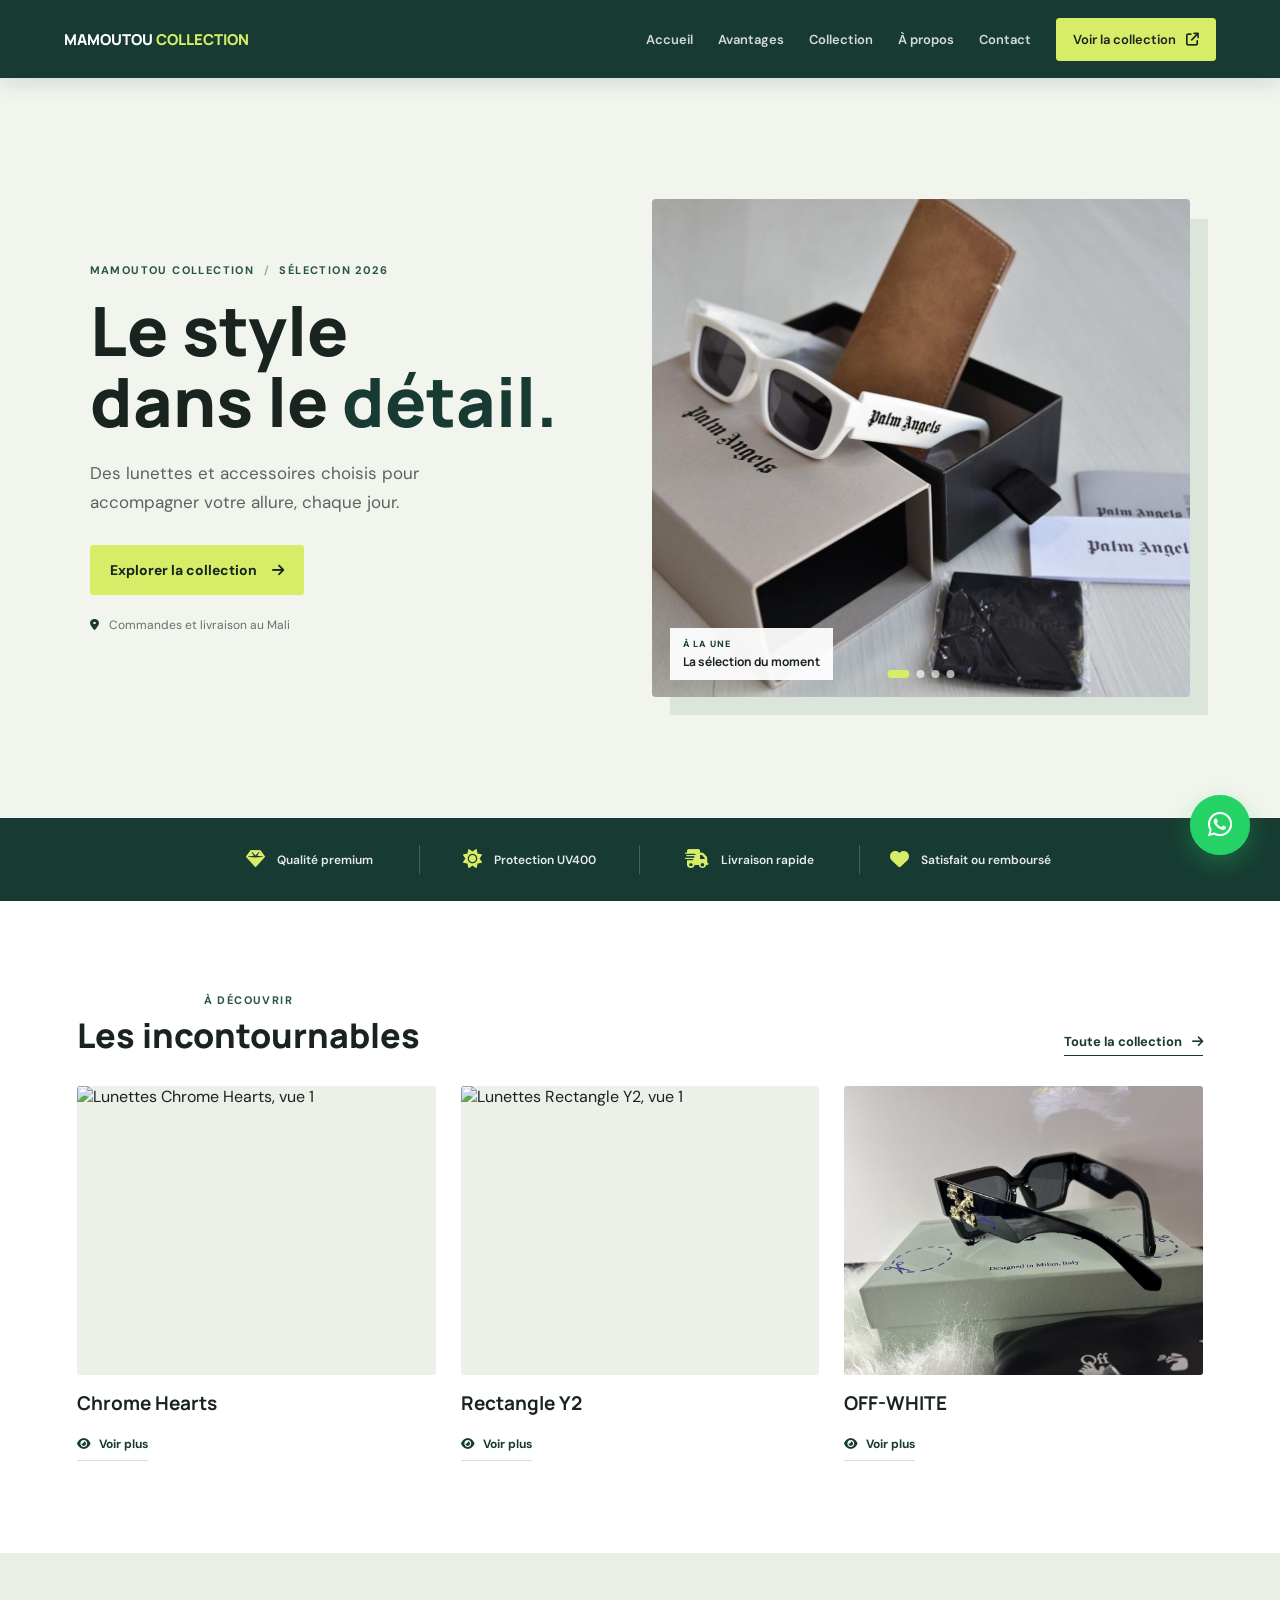
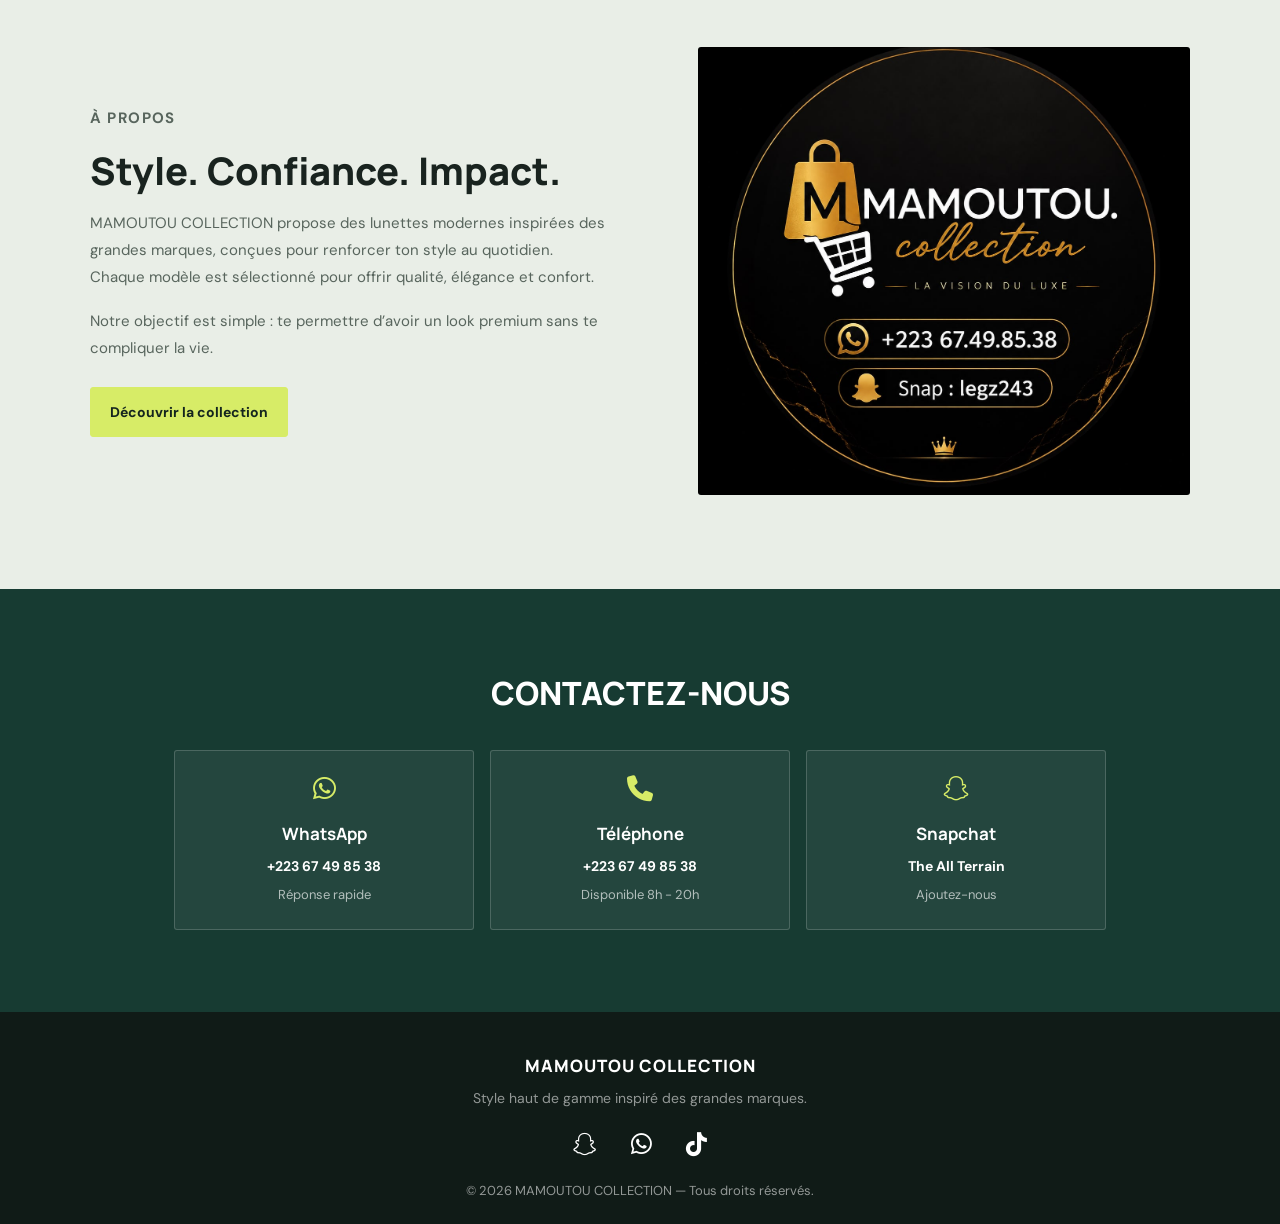
==== commit 8d373150: "Retire les flèches du slider d’accueil" ====
--- a/index.html
+++ b/index.html
@@ -69,10 +69,6 @@
             <img src="./images/lunette4.JPG" alt="Lunettes Black Square" />
           </div>
         </div>
-        <button class="slider-btn prev-btn" id="prevBtn" aria-label="Précédent"><i
-            class="fa-solid fa-chevron-left"></i></button>
-        <button class="slider-btn next-btn" id="nextBtn" aria-label="Suivant"><i
-            class="fa-solid fa-chevron-right"></i></button>
         <div class="slider-dots" id="dots"></div>
         <div class="hero-caption"><span>À LA UNE</span><strong>La sélection du moment</strong></div>
       </div>
